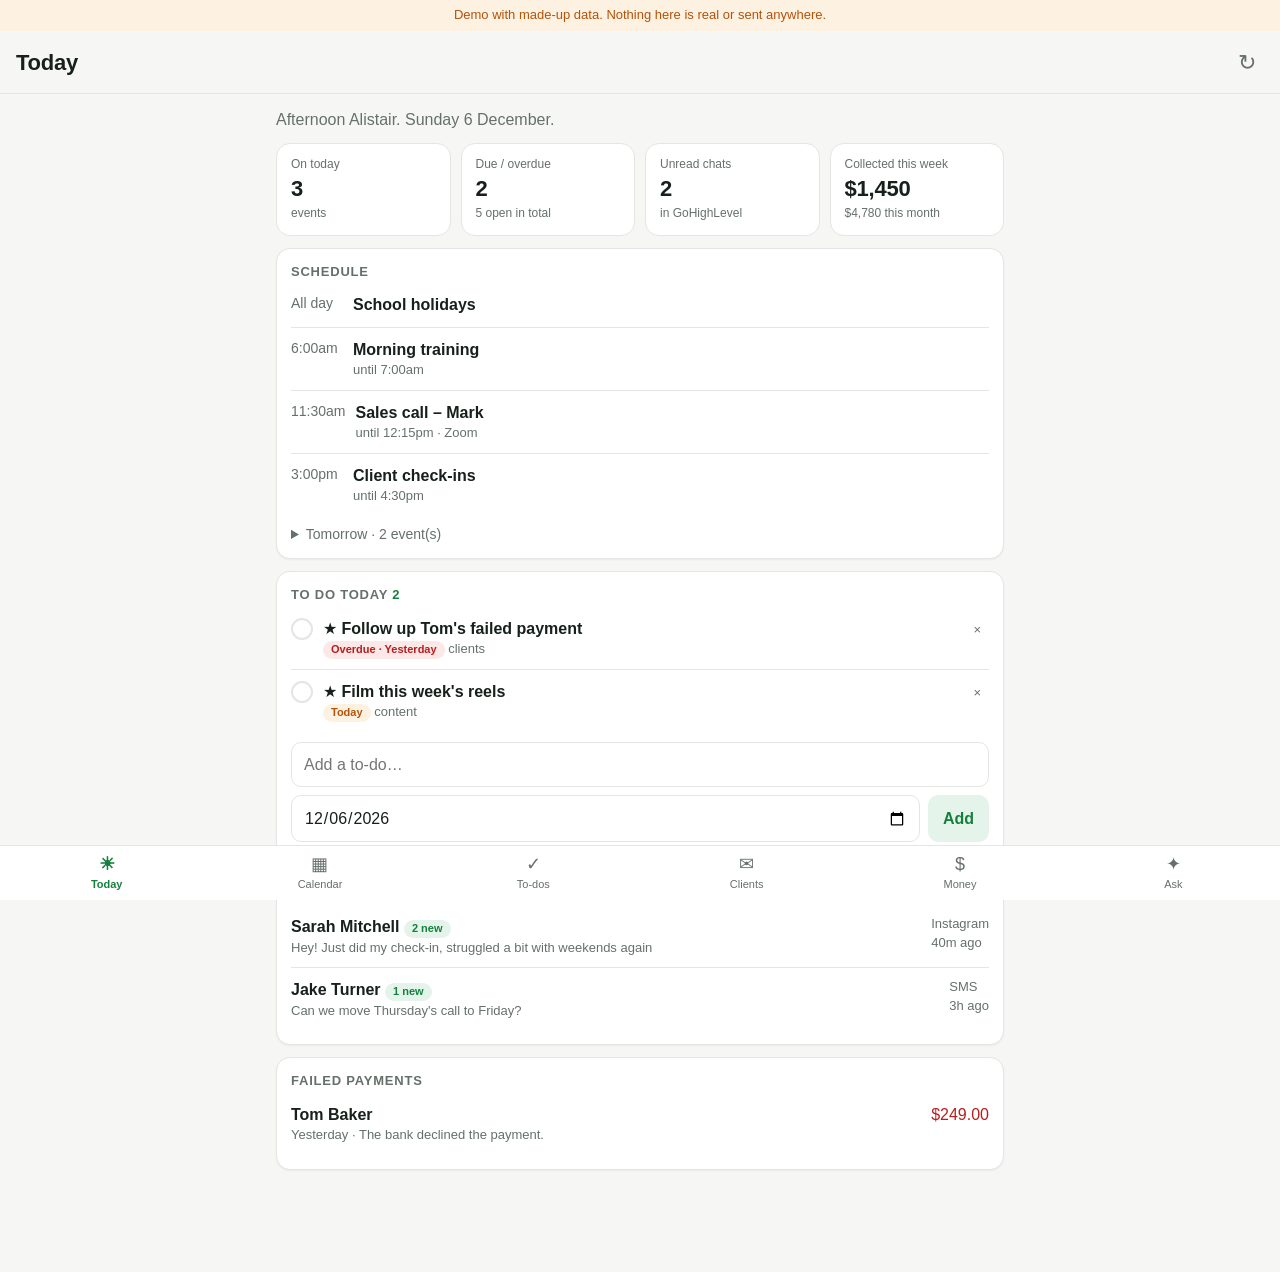
==== hq-demo.html @ 4386d858 "Add standalone HQ demo page with made-up data Single HTML file that runs the HQ front end against an" ====
<!doctype html>
<html lang="en">
<head>
  <meta charset="utf-8">
  <meta name="viewport" content="width=device-width, initial-scale=1, viewport-fit=cover">
  <meta name="theme-color" content="#14532d">
  <meta name="apple-mobile-web-app-capable" content="yes">
  <meta name="apple-mobile-web-app-title" content="HQ">
  <meta name="robots" content="noindex, nofollow">
  <title>HQ Demo</title>
    <link rel="icon" href="[data-uri]" type="image/svg+xml">
  <link rel="apple-touch-icon" href="[data-uri]">
  <style>
:root {
  --bg: #f6f7f5;
  --card: #ffffff;
  --text: #17201a;
  --muted: #66706a;
  --line: #e3e6e2;
  --accent: #15803d;
  --accent-soft: #e5f4ea;
  --warn: #b45309;
  --warn-soft: #fdf1e2;
  --bad: #b91c1c;
  --bad-soft: #fde8e8;
  --radius: 14px;
  --shadow: 0 1px 2px rgba(0, 0, 0, .05);
  color-scheme: light;
}
@media (prefers-color-scheme: dark) {
  :root:not([data-theme="light"]) {
    --bg: #0f1411;
    --card: #182019;
    --text: #e7ece8;
    --muted: #94a098;
    --line: #2a332c;
    --accent: #4ade80;
    --accent-soft: #1a3323;
    --warn: #fbbf24;
    --warn-soft: #362a12;
    --bad: #f87171;
    --bad-soft: #3a1a1a;
    --shadow: none;
    color-scheme: dark;
  }
}
:root[data-theme="dark"] {
  --bg: #0f1411; --card: #182019; --text: #e7ece8; --muted: #94a098; --line: #2a332c;
  --accent: #4ade80; --accent-soft: #1a3323; --warn: #fbbf24; --warn-soft: #362a12;
  --bad: #f87171; --bad-soft: #3a1a1a; --shadow: none; color-scheme: dark;
}

* { box-sizing: border-box; }
html, body { margin: 0; }
body {
  background: var(--bg);
  color: var(--text);
  font: 16px/1.45 -apple-system, BlinkMacSystemFont, "Segoe UI", Roboto, sans-serif;
  -webkit-font-smoothing: antialiased;
}
[hidden] { display: none !important; }
button, input, textarea, select { font: inherit; color: inherit; }

.topbar {
  position: sticky; top: 0; z-index: 5;
  display: flex; align-items: center; justify-content: space-between;
  padding: calc(env(safe-area-inset-top) + 12px) 16px 10px;
  background: var(--bg);
  border-bottom: 1px solid var(--line);
}
.topbar h1 { margin: 0; font-size: 22px; letter-spacing: -.01em; }
.icon-btn { border: 0; background: none; font-size: 22px; padding: 4px 8px; cursor: pointer; color: var(--muted); }

.view { max-width: 760px; margin: 0 auto; padding: 14px 16px calc(env(safe-area-inset-bottom) + 90px); }

.tabs {
  position: fixed; bottom: 0; left: 0; right: 0; z-index: 5;
  display: grid; grid-template-columns: repeat(6, 1fr);
  background: var(--card); border-top: 1px solid var(--line);
  padding-bottom: env(safe-area-inset-bottom);
}
.tabs button {
  border: 0; background: none; padding: 8px 0 7px; font-size: 11px; color: var(--muted);
  display: flex; flex-direction: column; align-items: center; gap: 1px; cursor: pointer;
}
.tabs button span { font-size: 18px; line-height: 1.2; }
.tabs button.active { color: var(--accent); font-weight: 600; }

.card {
  background: var(--card); border: 1px solid var(--line); border-radius: var(--radius);
  padding: 14px; margin-bottom: 12px; box-shadow: var(--shadow);
}
.card h2 { margin: 0 0 10px; font-size: 13px; text-transform: uppercase; letter-spacing: .06em; color: var(--muted); }
.card h2 .count { color: var(--accent); }
.muted { color: var(--muted); }
.small { font-size: 13px; }
.error { color: var(--bad); }
.empty { color: var(--muted); font-size: 14px; padding: 4px 0; }

.stats { display: grid; grid-template-columns: repeat(auto-fit, minmax(140px, 1fr)); gap: 10px; }
.stat { background: var(--card); border: 1px solid var(--line); border-radius: var(--radius); padding: 12px 14px; }
.stat .label { font-size: 12px; color: var(--muted); }
.stat .value { font-size: 22px; font-weight: 650; letter-spacing: -.01em; font-variant-numeric: tabular-nums; }
.stat .sub { font-size: 12px; color: var(--muted); }

.list { list-style: none; margin: 0; padding: 0; }
.list > li { padding: 10px 0; border-top: 1px solid var(--line); display: flex; gap: 10px; align-items: flex-start; }
.list > li:first-child { border-top: 0; padding-top: 2px; }
.list .grow { flex: 1; min-width: 0; }
.list .title { font-weight: 550; overflow-wrap: anywhere; }
.list .meta { font-size: 13px; color: var(--muted); overflow-wrap: anywhere; }
.time { font-variant-numeric: tabular-nums; color: var(--muted); font-size: 14px; min-width: 52px; }
.clickable { cursor: pointer; }

.pill { display: inline-block; font-size: 11px; padding: 1px 8px; border-radius: 99px; background: var(--accent-soft); color: var(--accent); font-weight: 600; white-space: nowrap; }
.pill.warn { background: var(--warn-soft); color: var(--warn); }
.pill.bad { background: var(--bad-soft); color: var(--bad); }

.check {
  width: 22px; height: 22px; border-radius: 50%; border: 2px solid var(--line); background: none;
  flex: none; cursor: pointer; margin-top: 1px; padding: 0;
}
.check.done { background: var(--accent); border-color: var(--accent); }
.done-text { text-decoration: line-through; color: var(--muted); }

input[type=text], input[type=password], input[type=number], input[type=date], textarea, select {
  width: 100%; padding: 10px 12px; border: 1px solid var(--line); border-radius: 10px; background: var(--card);
}
textarea { resize: vertical; min-height: 90px; }
.row { display: flex; gap: 8px; flex-wrap: wrap; }
.row > * { flex: 1 1 120px; }
.stack > * + * { margin-top: 8px; }

button.primary, button.secondary, button.ghost {
  border-radius: 10px; padding: 10px 14px; cursor: pointer; font-weight: 600; border: 1px solid transparent;
}
button.primary { background: var(--accent); color: #fff; }
:root[data-theme="dark"] button.primary { color: #06210f; }
@media (prefers-color-scheme: dark) { :root:not([data-theme="light"]) button.primary { color: #06210f; } }
button.secondary { background: var(--accent-soft); color: var(--accent); }
button.ghost { background: none; border-color: var(--line); color: var(--muted); }
button:disabled { opacity: .55; cursor: default; }
.link-btn { border: 0; background: none; color: var(--accent); padding: 0; cursor: pointer; font-weight: 600; font-size: 14px; }

.segmented { display: flex; gap: 6px; margin-bottom: 12px; flex-wrap: wrap; }
.segmented button { border: 1px solid var(--line); background: var(--card); border-radius: 99px; padding: 5px 12px; font-size: 14px; cursor: pointer; }
.segmented button.active { background: var(--accent); color: #fff; border-color: var(--accent); }

.day-head { font-size: 13px; font-weight: 700; color: var(--muted); margin: 14px 0 6px; text-transform: uppercase; letter-spacing: .05em; }
.day-head:first-child { margin-top: 0; }

.thread { display: flex; flex-direction: column; gap: 6px; margin-bottom: 12px; }
.bubble { max-width: 85%; padding: 8px 12px; border-radius: 16px; white-space: pre-wrap; overflow-wrap: anywhere; }
.bubble.them { align-self: flex-start; background: var(--card); border: 1px solid var(--line); }
.bubble.you { align-self: flex-end; background: var(--accent-soft); }
.bubble .at { display: block; font-size: 11px; color: var(--muted); margin-top: 2px; }

.chat { display: flex; flex-direction: column; gap: 8px; }
.chat .bubble.assistant { align-self: flex-start; background: var(--card); border: 1px solid var(--line); }
.chat .bubble.user { align-self: flex-end; background: var(--accent-soft); }
.chat-input { position: sticky; bottom: calc(env(safe-area-inset-bottom) + 64px); background: var(--bg); padding-top: 10px; }
.chat-input textarea { min-height: 52px; }
.suggestions { display: flex; gap: 6px; flex-wrap: wrap; margin-bottom: 10px; }
.suggestions button { border: 1px solid var(--line); background: var(--card); border-radius: 99px; padding: 6px 12px; font-size: 14px; cursor: pointer; }

.bars { display: flex; align-items: flex-end; gap: 4px; height: 110px; margin-top: 6px; }
.bars .bar { flex: 1; background: var(--accent); border-radius: 4px 4px 0 0; min-height: 2px; opacity: .85; }
.bars .bar.partial { opacity: .4; }
.bar-labels { display: flex; gap: 4px; font-size: 10px; color: var(--muted); margin-top: 4px; }
.bar-labels span { flex: 1; text-align: center; overflow: hidden; white-space: nowrap; }

.amount { font-variant-numeric: tabular-nums; white-space: nowrap; }
.amount.in { color: var(--accent); }
.amount.out { color: var(--bad); }

.login { min-height: 100vh; display: grid; place-items: center; padding: 16px; }
.login-card { width: 100%; max-width: 360px; display: flex; flex-direction: column; gap: 10px; }
.brand { font-size: 34px; font-weight: 800; letter-spacing: -.03em; color: var(--accent); }

.toast {
  position: fixed; left: 50%; transform: translateX(-50%); bottom: calc(env(safe-area-inset-bottom) + 76px);
  background: var(--text); color: var(--bg); padding: 9px 16px; border-radius: 99px; font-size: 14px; z-index: 10;
  max-width: calc(100% - 32px);
}
.spinner { color: var(--muted); font-size: 14px; padding: 8px 0; }
details summary { cursor: pointer; color: var(--muted); font-size: 14px; }

.demo-banner{background:var(--warn-soft);color:var(--warn);font-size:13px;text-align:center;padding:6px 16px;}
</style>
</head>
<body>
  <div id="login" class="login" hidden>
    <form id="login-form" class="card login-card">
      <div class="brand">HQ</div>
      <p class="muted">Your day, clients and money in one place.</p>
      <input id="password" type="password" autocomplete="current-password" placeholder="Password" required>
      <button type="submit" class="primary">Log in</button>
      <p id="login-error" class="error" role="alert"></p>
    </form>
  </div>

  <div id="app" hidden>
    <div class="demo-banner">Demo with made-up data. Nothing here is real or sent anywhere.</div>
    <header class="topbar">
      <h1 id="view-title">Today</h1>
      <button id="refresh" class="icon-btn" aria-label="Refresh">↻</button>
    </header>
    <main id="view" class="view"></main>
    <nav class="tabs" aria-label="Sections">
      <button data-tab="today" class="active"><span>☀︎</span>Today</button>
      <button data-tab="calendar"><span>▦</span>Calendar</button>
      <button data-tab="todos"><span>✓</span>To-dos</button>
      <button data-tab="clients"><span>✉︎</span>Clients</button>
      <button data-tab="money"><span>$</span>Money</button>
      <button data-tab="ask"><span>✦</span>Ask</button>
    </nav>
  </div>

  <div id="toast" class="toast" role="status" hidden></div>
  <script>
// Demo mode: answers the app's API calls in the browser with made-up data. Nothing leaves this page.
(function () {
  const TZ = "Australia/Sydney";
  const day = (n = 0) => { const d = new Date(Date.now() + n * 86400000); return new Intl.DateTimeFormat("en-CA", { timeZone: TZ }).format(d); };
  const off = (() => { const p = new Intl.DateTimeFormat("en-US", { timeZone: TZ, timeZoneName: "longOffset" }).formatToParts(new Date()).find((x) => x.type === "timeZoneName").value; return p.replace("GMT", "") || "+00:00"; })();
  const at = (n, hm) => `${day(n)}T${hm}:00${off}`;
  const ago = (mins) => new Date(Date.now() - mins * 60000).toISOString();

  const events = [];
  for (let i = 0; i < 14; i++) events.push({ title: "Morning training", start: at(i, "06:00"), end: at(i, "07:00"), all_day: false, location: "" });
  events.push({ title: "Sales call – Mark", start: at(0, "11:30"), end: at(0, "12:15"), all_day: false, location: "Zoom" });
  events.push({ title: "Client check-ins", start: at(0, "15:00"), end: at(0, "16:30"), all_day: false, location: "" });
  events.push({ title: "Content shoot", start: at(1, "14:00"), end: at(1, "16:00"), all_day: false, location: "Studio" });
  events.push({ title: "Team meeting", start: at(3, "09:00"), end: at(3, "09:45"), all_day: false, location: "Google Meet" });
  events.push({ title: "School holidays", start: at(0, "00:00"), end: at(1, "00:00"), all_day: true, location: "" });

  let nextId = 10;
  let todos = [
    { id: 1, title: "Film this week's reels", notes: "", due: day(0), area: "content", priority: 1, done: false },
    { id: 2, title: "Follow up Tom's failed payment", notes: "", due: day(-1), area: "clients", priority: 1, done: false },
    { id: 3, title: "Write Sarah's new meal plan", notes: "", due: day(2), area: "clients", priority: 0, done: false },
    { id: 4, title: "Review ad spend", notes: "", due: day(4), area: "business", priority: 0, done: false },
    { id: 5, title: "Book physio", notes: "", due: null, area: "health", priority: 0, done: false },
  ];
  let money = [
    { id: 1, date: day(-1), amount: -89, category: "software", note: "GoHighLevel" },
    { id: 2, date: day(-3), amount: -450, category: "ads", note: "Meta" },
    { id: 3, date: day(-5), amount: -64.5, category: "food", note: "" },
  ];
  const convos = [
    { id: "c1", contact_id: "k1", name: "Sarah Mitchell", last_message: "Hey! Just did my check-in, struggled a bit with weekends again", last_message_at: ago(40), last_direction: "inbound", unread: 2, channel: "Instagram", send_type: "IG", tags: ["client"],
      messages: [{ from: "you", text: "How did the week go?", at: ago(1500) }, { from: "them", text: "Hey! Just did my check-in, struggled a bit with weekends again", at: ago(40) }] },
    { id: "c2", contact_id: "k2", name: "Jake Turner", last_message: "Can we move Thursday's call to Friday?", last_message_at: ago(190), last_direction: "inbound", unread: 1, channel: "SMS", send_type: "SMS", tags: ["client"],
      messages: [{ from: "them", text: "Can we move Thursday's call to Friday?", at: ago(190) }] },
    { id: "c3", contact_id: "k3", name: "Priya N", last_message: "Thanks for the plan!", last_message_at: ago(1600), last_direction: "outbound", unread: 0, channel: "Email", send_type: "", tags: [],
      messages: [{ from: "them", text: "Thanks for the plan!", at: ago(1600) }] },
  ];
  let drafts = [];
  const chat = [];

  const weekly = [];
  const monday = (() => { const d = new Date(day(0) + "T12:00:00Z"); d.setUTCDate(d.getUTCDate() - ((d.getUTCDay() + 6) % 7)); return d; })();
  [3120, 2480, 3360, 2990, 3210, 2750, 3890, 2640, 3540, 3080, 3310, 1450].forEach((amt, i) => {
    const d = new Date(monday); d.setUTCDate(d.getUTCDate() - (11 - i) * 7); weekly.push({ week_of: d.toISOString().slice(0, 10), amount: amt });
  });
  const failed = [{ date: day(-1), amount: 249, customer: "Tom Baker", reason: "The bank declined the payment." }];
  const stripe = () => ({ configured: true, currency: "AUD", balance_available: 18432.5, balance_pending: 4120, active_subscriptions: 37,
    this_week: 1450, this_month: 4780, last_month: 13240, weekly, failed, as_of: at(0, new Intl.DateTimeFormat("en-GB", { timeZone: TZ, hour: "2-digit", minute: "2-digit" }).format(new Date())) });

  const sortTodos = (list) => list.slice().sort((a, b) => (a.done - b.done) || ((a.due === null) - (b.due === null)) || String(a.due).localeCompare(String(b.due)) || (b.priority - a.priority) || (a.id - b.id));
  const summary = (c) => { const { messages, ...rest } = c; return rest; };
  const draftText = {
    c1: "Weekends get everyone mate, you're not alone there. What's the main thing that throws you off, social stuff or just less routine?",
    c2: "No stress Jake, Friday works. Same time suit you?",
  };
  const replies = [
    [/day|today|schedule/i, () => `Here's today:\n\n• 6:00am Morning training\n• 11:30am Sales call – Mark (Zoom)\n• 3:00pm Client check-ins\n\nDue today: film this week's reels. Overdue: follow up Tom's failed payment ($249).`],
    [/repl|message|inbox/i, () => "Two people are waiting on you:\n\n• Sarah Mitchell (Instagram, 40m ago): struggling with weekends\n• Jake Turner (SMS, 3h ago): wants to move Thursday's call to Friday\n\nWant me to draft replies to both?"],
    [/revenue|money|stripe/i, () => "This month you've collected $4,780 so far (the month is only partly through, so it isn't comparable to last month's $13,240 yet). This week: $1,450. 37 active subscriptions, and one failed payment from Tom Baker ($249)."],
    [/week|plan/i, () => "Suggested week:\n\n• Today: reels + Tom's payment\n• Tomorrow: content shoot 2–4pm\n• Sat: Sarah's meal plan (due then)\n• Mon: review ad spend\n\nWant me to add any of these as to-dos?"],
  ];

  const json = (data, status = 200) => Promise.resolve({ ok: status < 400, status, json: () => Promise.resolve(data) });
  const delay = (ms, v) => new Promise((r) => setTimeout(() => r(v), ms));

  window.fetch = async function (url, opts = {}) {
    const u = new URL(url, "http://demo");
    const path = u.pathname, method = (opts.method || "GET").toUpperCase();
    const body = opts.body ? JSON.parse(opts.body) : {};
    let m;
    if (path === "/api/me") return json({ ok: true, timezone: TZ, currency: "AUD", connected: { calendar: true, inbox: true, stripe: true } });
    if (path === "/api/login" || path === "/api/logout") return json({ ok: true });
    if (path === "/api/today") {
      const t = day(0), open = sortTodos(todos.filter((x) => !x.done));
      return json({ date: t, events: { configured: true, errors: 0, events: events.filter((e) => e.start.slice(0, 10) <= day(1)).sort((a, b) => a.start.localeCompare(b.start)) },
        todos_due: open.filter((x) => x.due && x.due <= t), todos_important: open.filter((x) => x.priority && !(x.due && x.due <= t)).slice(0, 5),
        open_todos: open.length, unread: { configured: true, conversations: convos.filter((c) => c.unread).map(summary) }, drafts,
        money: (({ this_week, this_month }) => ({ configured: true, this_week, this_month, failed }))(stripe()) });
    }
    if (path === "/api/calendar") {
      const start = u.searchParams.get("start") || day(0), days = Number(u.searchParams.get("days") || 7);
      const end = (() => { const d = new Date(start + "T12:00:00Z"); d.setUTCDate(d.getUTCDate() + days); return d.toISOString().slice(0, 10); })();
      return json({ configured: true, errors: 0, events: events.filter((e) => e.start.slice(0, 10) >= start && e.start.slice(0, 10) < end).sort((a, b) => a.start.localeCompare(b.start)) });
    }
    if (path === "/api/todos" && method === "GET") return json(sortTodos(u.searchParams.get("include_done") === "true" ? todos : todos.filter((x) => !x.done)));
    if (path === "/api/todos" && method === "POST") { const t = { id: nextId++, notes: "", area: "business", priority: 0, done: false, ...body }; todos.push(t); return json(t); }
    if ((m = path.match(/^\/api\/todos\/(\d+)$/))) {
      const t = todos.find((x) => x.id === Number(m[1]));
      if (method === "DELETE") { todos = todos.filter((x) => x !== t); return json({ ok: true }); }
      Object.assign(t, body, body.due === "" ? { due: null } : {}); return json(t);
    }
    if (path === "/api/inbox") return json({ conversations: convos.filter((c) => u.searchParams.get("unread") !== "true" || c.unread).map(summary) });
    if ((m = path.match(/^\/api\/inbox\/([^/]+)\/draft$/))) {
      const c = convos.find((x) => x.id === m[1]);
      drafts = drafts.filter((d) => d.conversation_id !== c.id);
      const d = { id: nextId++, conversation_id: c.id, contact_id: c.contact_id, contact_name: c.name, channel: c.channel, text: body.instructions ? `${draftText[c.id] || "Hey!"} (${body.instructions})` : (draftText[c.id] || "Hey! Thanks for reaching out."), status: "draft" };
      drafts.unshift(d); return delay(900, json(d));
    }
    if ((m = path.match(/^\/api\/inbox\/([^/]+)\/send$/))) {
      const c = convos.find((x) => x.id === m[1]);
      c.messages.push({ from: "you", text: body.text, at: new Date().toISOString() });
      Object.assign(c, { last_message: body.text, last_direction: "outbound", last_message_at: new Date().toISOString(), unread: 0 });
      drafts = drafts.filter((d) => d.conversation_id !== c.id);
      return json({ ok: true, message_id: "demo" });
    }
    if ((m = path.match(/^\/api\/inbox\/([^/]+)$/))) { const c = convos.find((x) => x.id === decodeURIComponent(m[1])); c.unread = 0; return json({ ...c, draft: drafts.find((d) => d.conversation_id === c.id) || null }); }
    if ((m = path.match(/^\/api\/drafts\/(\d+)\/discard$/))) { drafts = drafts.filter((d) => d.id !== Number(m[1])); return json({ ok: true }); }
    if (path === "/api/finance") {
      const month = day(0).slice(0, 8) + "01", cur = money.filter((e) => e.date >= month), byCat = {};
      cur.forEach((e) => (byCat[e.category] = (byCat[e.category] || 0) + e.amount));
      const mIn = cur.filter((e) => e.amount >= 0).reduce((s, e) => s + e.amount, 0), mOut = cur.filter((e) => e.amount < 0).reduce((s, e) => s + e.amount, 0);
      return json({ stripe: stripe(), log: { month_in: mIn, month_out: mOut, month_net: mIn + mOut, by_category: byCat, recent: money.slice().sort((a, b) => b.date.localeCompare(a.date)) } });
    }
    if (path === "/api/money" && method === "POST") { const e = { id: nextId++, date: body.date || day(0), amount: body.amount, category: (body.category || "other").toLowerCase(), note: body.note || "" }; money.push(e); return json(e); }
    if ((m = path.match(/^\/api\/money\/(\d+)$/))) { money = money.filter((e) => e.id !== Number(m[1])); return json({ ok: true }); }
    if (path === "/api/chat" && method === "GET") return json({ chat_id: 1, messages: chat });
    if (path === "/api/chat/new") { chat.length = 0; return json({ chat_id: 1 }); }
    if (path === "/api/chat" && method === "POST") {
      const add = body.message.match(/(?:add|remind me to)\s+(.+)/i);
      let reply, tools = [];
      if (add) { const t = { id: nextId++, title: add[1].replace(/\s+tomorrow$/i, ""), notes: "", due: /tomorrow/i.test(add[1]) ? day(1) : day(0), area: "business", priority: 0, done: false }; todos.push(t); reply = `Added "${t.title}" for ${/tomorrow/i.test(add[1]) ? "tomorrow" : "today"}.`; tools = ["add_todo"]; }
      else { const hit = replies.find(([re]) => re.test(body.message)); reply = hit ? hit[1]() : "In the real app I'd look this up across your calendar, to-dos, inbox and Stripe. This demo only has a few canned answers. Try \"what's my day look like?\" or \"add call Jake tomorrow\"."; tools = hit ? ["get_schedule", "list_todos"] : []; }
      chat.push({ role: "user", text: body.message }, { role: "assistant", text: reply });
      return delay(1100, json({ reply, tools }));
    }
    return json({ detail: "Not in the demo" }, 404);
  };
})();

</script>
<script>
"use strict";

// ---------- helpers ----------

const $ = (sel) => document.querySelector(sel);
const view = $("#view");
let me = { currency: "AUD", timezone: "Australia/Sydney", connected: {} };

// Builds DOM nodes. Text is always set as text, never as HTML, because inbox content comes from other people.
function h(tag, attrs = {}, ...children) {
  const el = document.createElement(tag);
  for (const [k, v] of Object.entries(attrs || {})) {
    if (v === null || v === undefined || v === false) continue;
    if (k === "class") el.className = v;
    else if (k.startsWith("on")) el.addEventListener(k.slice(2), v);
    else if (k === "value") el.value = v;
    else el.setAttribute(k, v === true ? "" : v);
  }
  for (const c of children.flat(Infinity)) {
    if (c === null || c === undefined || c === false) continue;
    el.append(c instanceof Node ? c : document.createTextNode(String(c)));
  }
  return el;
}

async function api(path, opts = {}) {
  const res = await fetch(path, {
    method: opts.method || "GET",
    headers: opts.body ? { "Content-Type": "application/json" } : {},
    body: opts.body ? JSON.stringify(opts.body) : undefined,
    credentials: "same-origin",
  });
  if (res.status === 401 && path !== "/api/login") { showLogin(); throw new Error("Please log in"); }
  const data = await res.json().catch(() => ({}));
  if (!res.ok) throw new Error(data.detail || `Request failed (${res.status})`);
  return data;
}

function toast(msg) {
  const t = $("#toast");
  t.textContent = msg;
  t.hidden = false;
  clearTimeout(toast._t);
  toast._t = setTimeout(() => (t.hidden = true), 2800);
}

const money = (n) => (n === null || n === undefined) ? "—" :
  new Intl.NumberFormat("en-AU", { style: "currency", currency: me.currency, maximumFractionDigits: Math.abs(n) >= 1000 ? 0 : 2 }).format(n);

function todayISO() {
  return new Intl.DateTimeFormat("en-CA", { timeZone: me.timezone }).format(new Date());
}
function addDays(iso, n) {
  const d = new Date(iso + "T12:00:00Z");
  d.setUTCDate(d.getUTCDate() + n);
  return d.toISOString().slice(0, 10);
}
function dayLabel(iso) {
  const t = todayISO();
  if (iso === t) return "Today";
  if (iso === addDays(t, 1)) return "Tomorrow";
  if (iso === addDays(t, -1)) return "Yesterday";
  return new Date(iso + "T12:00:00Z").toLocaleDateString("en-AU", { weekday: "short", day: "numeric", month: "short", timeZone: "UTC" });
}
// Event times come back already in the HQ timezone with an offset; show the wall-clock part as-is.
const clock = (isoDateTime) => {
  const [hh, mm] = isoDateTime.slice(11, 16).split(":").map(Number);
  const ampm = hh >= 12 ? "pm" : "am";
  return `${((hh + 11) % 12) + 1}:${String(mm).padStart(2, "0")}${ampm}`;
};
function ago(iso) {
  if (!iso) return "";
  const s = (Date.now() - new Date(iso).getTime()) / 1000;
  if (s < 60) return "just now";
  if (s < 3600) return `${Math.floor(s / 60)}m ago`;
  if (s < 86400) return `${Math.floor(s / 3600)}h ago`;
  return `${Math.floor(s / 86400)}d ago`;
}
const notConnected = (what, how) => h("div", { class: "empty" }, `${what} isn't connected yet. ${how}`);
const loading = () => h("div", { class: "spinner" }, "Loading…");
const errorBox = (e) => h("div", { class: "error small" }, e.message || String(e));

// ---------- shared pieces ----------

function eventList(events) {
  if (!events.length) return h("div", { class: "empty" }, "Nothing scheduled.");
  return h("ul", { class: "list" }, events.map((e) => h("li", {},
    h("div", { class: "time" }, e.all_day ? "All day" : clock(e.start)),
    h("div", { class: "grow" },
      h("div", { class: "title" }, e.title),
      (e.location || !e.all_day) ? h("div", { class: "meta" },
        [!e.all_day ? `until ${clock(e.end)}` : "", e.location].filter(Boolean).join(" · ")) : null,
    ),
  )));
}

function todoItem(t, onChange) {
  const iso = todayISO();
  let due = null;
  if (t.due) {
    const cls = t.due < iso ? "pill bad" : t.due === iso ? "pill warn" : "pill";
    due = h("span", { class: cls }, t.due < iso ? `Overdue · ${dayLabel(t.due)}` : dayLabel(t.due));
  }
  return h("li", {},
    h("button", {
      class: "check" + (t.done ? " done" : ""), "aria-label": t.done ? "Mark not done" : "Mark done",
      onclick: async () => {
        await api(`/api/todos/${t.id}`, { method: "PATCH", body: { done: !t.done } });
        if (!t.done) toast("Done ✓");
        onChange();
      },
    }),
    h("div", { class: "grow" },
      h("div", { class: "title" + (t.done ? " done-text" : "") }, t.priority ? "★ " : "", t.title),
      h("div", { class: "meta" }, due, " ", t.area, t.notes ? ` · ${t.notes}` : ""),
    ),
    h("button", {
      class: "icon-btn small", "aria-label": "Delete",
      onclick: async () => { if (confirm(`Delete "${t.title}"?`)) { await api(`/api/todos/${t.id}`, { method: "DELETE" }); onChange(); } },
    }, "×"),
  );
}

function conversationItem(c) {
  return h("li", { class: "clickable", onclick: () => go("clients", c.id) },
    h("div", { class: "grow" },
      h("div", { class: "title" }, c.name, " ", c.unread ? h("span", { class: "pill" }, `${c.unread} new`) : null),
      h("div", { class: "meta" }, c.last_direction === "outbound" ? "You: " : "", c.last_message || "(no text)"),
    ),
    h("div", { class: "meta" }, c.channel, h("br"), ago(c.last_message_at)),
  );
}

// ---------- views ----------

const views = {};

views.today = async () => {
  const d = await api("/api/today");
  const iso = d.date;
  // The feed covers today and tomorrow; anything that starts on or before today is on today.
  const todayEvents = d.events.events.filter((e) => e.start.slice(0, 10) <= iso);
  const tomorrowEvents = d.events.events.filter((e) => e.start.slice(0, 10) === addDays(iso, 1));
  const unread = d.unread.conversations || [];
  const hour = Number(new Intl.DateTimeFormat("en-AU", { hour: "numeric", hourCycle: "h23", timeZone: me.timezone }).format(new Date()));
  const greeting = hour < 12 ? "Morning" : hour < 17 ? "Afternoon" : "Evening";

  return [
    h("p", { class: "muted", style: "margin:0 0 12px" },
      `${greeting} Alistair. ${new Date().toLocaleDateString("en-AU", { weekday: "long", day: "numeric", month: "long", timeZone: me.timezone })}.`),
    h("div", { class: "stats", style: "margin-bottom:12px" },
      h("div", { class: "stat" }, h("div", { class: "label" }, "On today"), h("div", { class: "value" }, d.events.configured ? todayEvents.filter((e) => !e.all_day).length : "—"), h("div", { class: "sub" }, "events")),
      h("div", { class: "stat" }, h("div", { class: "label" }, "Due / overdue"), h("div", { class: "value" }, d.todos_due.length), h("div", { class: "sub" }, `${d.open_todos} open in total`)),
      h("div", { class: "stat" }, h("div", { class: "label" }, "Unread chats"), h("div", { class: "value" }, d.unread.configured ? unread.length : "—"), h("div", { class: "sub" }, d.drafts.length ? `${d.drafts.length} draft(s) waiting` : "in GoHighLevel")),
      h("div", { class: "stat" }, h("div", { class: "label" }, "Collected this week"), h("div", { class: "value" }, d.money.configured ? money(d.money.this_week) : "—"), h("div", { class: "sub" }, d.money.configured ? `${money(d.money.this_month)} this month` : "Stripe not connected")),
    ),
    h("div", { class: "card" }, h("h2", {}, "Schedule"),
      d.events.configured ? eventList(todayEvents) : notConnected("Your calendar", "Add HQ_CALENDAR_ICS_URLS."),
      d.events.errors ? h("div", { class: "error small" }, "One of your calendars didn't load.") : null,
      tomorrowEvents.length ? h("details", { style: "margin-top:8px" }, h("summary", {}, `Tomorrow · ${tomorrowEvents.length} event(s)`), eventList(tomorrowEvents)) : null,
    ),
    h("div", { class: "card" }, h("h2", {}, "To do today ", h("span", { class: "count" }, d.todos_due.length || "")),
      d.todos_due.length ? h("ul", { class: "list" }, d.todos_due.map((t) => todoItem(t, render))) : h("div", { class: "empty" }, "Nothing due. "),
      d.todos_important.length ? [h("h2", { style: "margin-top:12px" }, "Important, no rush"), h("ul", { class: "list" }, d.todos_important.map((t) => todoItem(t, render)))] : null,
      quickAdd(render),
    ),
    d.drafts.length ? h("div", { class: "card" }, h("h2", {}, "Reply drafts waiting for you"),
      h("ul", { class: "list" }, d.drafts.map((dr) => h("li", { class: "clickable", onclick: () => go("clients", dr.conversation_id) },
        h("div", { class: "grow" }, h("div", { class: "title" }, dr.contact_name), h("div", { class: "meta" }, dr.text)))))) : null,
    h("div", { class: "card" }, h("h2", {}, "Unread messages"),
      !d.unread.configured ? notConnected("Your inbox", "Add GHL_API_TOKEN and GHL_LOCATION_ID.")
        : d.unread.error ? h("div", { class: "error small" }, d.unread.error)
        : unread.length ? h("ul", { class: "list" }, unread.map(conversationItem)) : h("div", { class: "empty" }, "Inbox zero 🙌"),
    ),
    d.money.failed && d.money.failed.length ? h("div", { class: "card" }, h("h2", {}, "Failed payments"),
      h("ul", { class: "list" }, d.money.failed.slice(0, 5).map((f) => h("li", {},
        h("div", { class: "grow" }, h("div", { class: "title" }, f.customer || "Unknown customer"), h("div", { class: "meta" }, `${dayLabel(f.date)} · ${f.reason}`)),
        h("div", { class: "amount out" }, money(f.amount)))))) : null,
  ];
};

function quickAdd(after, defaults = {}) {
  const input = h("input", { type: "text", placeholder: "Add a to-do…", "aria-label": "New to-do" });
  const due = h("input", { type: "date", value: defaults.due || todayISO(), "aria-label": "Due date" });
  return h("form", {
    class: "stack", style: "margin-top:10px",
    onsubmit: async (ev) => {
      ev.preventDefault();
      if (!input.value.trim()) return;
      await api("/api/todos", { method: "POST", body: { title: input.value.trim(), due: due.value || null, area: defaults.area || "business" } });
      input.value = "";
      after();
    },
  }, input, h("div", { class: "row" }, due, h("button", { class: "secondary", type: "submit", style: "flex:0 0 auto" }, "Add")));
}

let calStart = null;
views.calendar = async () => {
  calStart = calStart || todayISO();
  const days = 7;
  const d = await api(`/api/calendar?start=${calStart}&days=${days}`);
  if (!d.configured) return h("div", { class: "card" }, notConnected("Your calendar", "Add one or more private iCal links to HQ_CALENDAR_ICS_URLS."));
  const byDay = {};
  for (let i = 0; i < days; i++) byDay[addDays(calStart, i)] = [];
  for (const e of d.events) {
    // Multi-day and all-day events show on every day they cover.
    for (let i = 0; i < days; i++) {
      const day = addDays(calStart, i);
      const endDay = e.end.slice(0, 10);
      if (e.start.slice(0, 10) <= day && (endDay > day || (endDay === day && !e.all_day) || e.start.slice(0, 10) === day)) byDay[day].push(e);
    }
  }
  return [
    h("div", { class: "segmented" },
      h("button", { onclick: () => { calStart = addDays(calStart, -7); render(); } }, "← Prev"),
      h("button", { class: calStart === todayISO() ? "active" : "", onclick: () => { calStart = todayISO(); render(); } }, "This week"),
      h("button", { onclick: () => { calStart = addDays(calStart, 7); render(); } }, "Next →"),
    ),
    d.errors ? h("div", { class: "error small" }, "One of your calendars didn't load.") : null,
    h("div", { class: "card" }, Object.entries(byDay).map(([day, evs]) => [h("div", { class: "day-head" }, dayLabel(day)), eventList(evs)])),
    h("p", { class: "muted small" }, "Read-only. Add or change events in Google Calendar."),
  ];
};

let todoFilter = "open";
views.todos = async () => {
  const todos = await api(`/api/todos?include_done=${todoFilter === "done"}`);
  const iso = todayISO();
  const shown = todoFilter === "done" ? todos.filter((t) => t.done) : todos;
  const groups = todoFilter === "done" ? [["Done", shown]] : [
    ["Overdue", shown.filter((t) => t.due && t.due < iso)],
    ["Today", shown.filter((t) => t.due === iso)],
    ["Upcoming", shown.filter((t) => t.due && t.due > iso)],
    ["Someday", shown.filter((t) => !t.due)],
  ];
  const area = h("select", { "aria-label": "Area" }, ["business", "clients", "content", "personal", "health", "home"].map((a) => h("option", { value: a }, a)));
  const title = h("input", { type: "text", placeholder: "What needs doing?", required: true });
  const due = h("input", { type: "date", "aria-label": "Due date" });
  const important = h("input", { type: "checkbox", id: "imp" });
  return [
    h("form", {
      class: "card stack",
      onsubmit: async (ev) => {
        ev.preventDefault();
        await api("/api/todos", { method: "POST", body: { title: title.value.trim(), due: due.value || null, area: area.value, priority: important.checked ? 1 : 0 } });
        toast("Added");
        render();
      },
    }, title, h("div", { class: "row" }, due, area), h("div", { class: "row", style: "align-items:center" },
      h("label", { for: "imp", class: "small", style: "display:flex;gap:6px;align-items:center" }, important, "Important"),
      h("button", { class: "primary", type: "submit", style: "flex:0 0 auto" }, "Add to-do"))),
    h("div", { class: "segmented" },
      ["open", "done"].map((f) => h("button", { class: todoFilter === f ? "active" : "", onclick: () => { todoFilter = f; render(); } }, f === "open" ? "Open" : "Done"))),
    groups.filter(([, items]) => items.length).map(([name, items]) =>
      h("div", { class: "card" }, h("h2", {}, name, " ", h("span", { class: "count" }, items.length)), h("ul", { class: "list" }, items.map((t) => todoItem(t, render))))),
    shown.length ? null : h("div", { class: "empty" }, todoFilter === "done" ? "Nothing completed yet." : "All clear."),
  ];
};

let inboxFilter = "all";
views.clients = async (conversationId) => {
  if (conversationId) return threadView(conversationId);
  if (!me.connected.inbox) return h("div", { class: "card" }, notConnected("Your GoHighLevel inbox", "Add GHL_API_TOKEN and GHL_LOCATION_ID."));
  const d = await api(`/api/inbox?unread=${inboxFilter === "unread"}`);
  return [
    h("div", { class: "segmented" },
      ["all", "unread"].map((f) => h("button", { class: inboxFilter === f ? "active" : "", onclick: () => { inboxFilter = f; render(); } }, f === "all" ? "All" : "Unread"))),
    h("div", { class: "card" }, d.conversations.length ? h("ul", { class: "list" }, d.conversations.map(conversationItem)) : h("div", { class: "empty" }, "No conversations.")),
  ];
};

async function threadView(id) {
  const c = await api(`/api/inbox/${encodeURIComponent(id)}`);
  $("#view-title").textContent = c.name;
  const box = h("textarea", { placeholder: c.send_type ? `Reply on ${c.channel}…` : "", value: c.draft ? c.draft.text : "" });
  const instructions = h("input", { type: "text", placeholder: "Optional: what should the reply say?" });
  let draftId = c.draft ? c.draft.id : null;

  const draftBtn = h("button", {
    class: "secondary", type: "button",
    onclick: async () => {
      draftBtn.disabled = true; draftBtn.textContent = "Drafting…";
      try {
        const dr = await api(`/api/inbox/${encodeURIComponent(id)}/draft`, { method: "POST", body: { instructions: instructions.value } });
        box.value = dr.text; draftId = dr.id;
      } catch (e) { toast(e.message); }
      draftBtn.disabled = false; draftBtn.textContent = "✦ Draft with Claude";
    },
  }, "✦ Draft with Claude");

  const sendBtn = h("button", {
    class: "primary", type: "button",
    onclick: async () => {
      const text = box.value.trim();
      if (!text) return;
      if (!confirm(`Send this to ${c.name} on ${c.channel}?\n\n${text}`)) return;
      sendBtn.disabled = true;
      try {
        await api(`/api/inbox/${encodeURIComponent(id)}/send`, { method: "POST", body: { text, draft_id: draftId } });
        toast("Sent");
        render();
      } catch (e) { toast(e.message); sendBtn.disabled = false; }
    },
  }, "Send");

  return [
    h("button", { class: "link-btn", style: "margin-bottom:10px", onclick: () => go("clients") }, "← All conversations"),
    h("div", { class: "muted small", style: "margin-bottom:8px" }, c.channel, c.tags.length ? ` · ${c.tags.join(", ")}` : ""),
    h("div", { class: "thread" }, c.messages.length ? c.messages.map((m) =>
      h("div", { class: `bubble ${m.from}` }, m.text, h("span", { class: "at" }, ago(m.at)))) : h("div", { class: "empty" }, "No messages.")),
    c.send_type ? h("div", { class: "card stack" },
      box,
      instructions,
      h("div", { class: "row" }, draftBtn, sendBtn),
      draftId ? h("button", { class: "link-btn small", onclick: async () => { await api(`/api/drafts/${draftId}/discard`, { method: "POST" }); render(); } }, "Discard draft") : null,
      h("div", { class: "muted small" }, "Nothing is sent until you press Send and confirm."),
    ) : h("div", { class: "card muted small" }, `Replying on ${c.channel} isn't supported here yet. Reply in GoHighLevel.`),
  ];
}

views.money = async () => {
  const d = await api("/api/finance");
  const s = d.stripe;
  const log = d.log;
  const weeks = (s.weekly || []).slice(-12);
  const max = Math.max(1, ...weeks.map((w) => w.amount));
  const amount = h("input", { type: "number", step: "0.01", placeholder: "Amount", required: true });
  const kind = h("select", { "aria-label": "In or out" }, h("option", { value: "out" }, "Money out"), h("option", { value: "in" }, "Money in"));
  const category = h("input", { type: "text", placeholder: "Category (e.g. software)", list: "cats" });
  const note = h("input", { type: "text", placeholder: "Note" });
  const cats = h("datalist", { id: "cats" }, ["software", "ads", "contractors", "food", "rent", "transport", "health", "fun", "income"].map((c) => h("option", { value: c })));

  return [
    h("div", { class: "card" }, h("h2", {}, "Business · Stripe"),
      !s.configured ? notConnected("Stripe", "Add a read-only STRIPE_API_KEY.")
        : s.error ? h("div", { class: "error small" }, s.error)
        : [
          h("div", { class: "stats" },
            h("div", { class: "stat" }, h("div", { class: "label" }, "This week"), h("div", { class: "value" }, money(s.this_week)), h("div", { class: "sub" }, "so far")),
            h("div", { class: "stat" }, h("div", { class: "label" }, "This month"), h("div", { class: "value" }, money(s.this_month)), h("div", { class: "sub" }, `last month ${money(s.last_month)}`)),
            h("div", { class: "stat" }, h("div", { class: "label" }, "Balance"), h("div", { class: "value" }, money(s.balance_available)), h("div", { class: "sub" }, `${money(s.balance_pending)} pending`)),
            h("div", { class: "stat" }, h("div", { class: "label" }, "Active subscriptions"), h("div", { class: "value" }, s.active_subscriptions), h("div", { class: "sub" }, "in Stripe")),
          ),
          weeks.length ? [
            h("div", { class: "bars", role: "img", "aria-label": "Cash collected per week" }, weeks.map((w, i) =>
              h("div", { class: "bar" + (i === weeks.length - 1 ? " partial" : ""), style: `height:${(w.amount / max) * 100}%`, title: `Week of ${w.week_of}: ${money(w.amount)}` }))),
            h("div", { class: "bar-labels" }, weeks.map((w) => h("span", {}, `${Number(w.week_of.slice(8, 10))}/${Number(w.week_of.slice(5, 7))}`))),
            h("div", { class: "muted small", style: "margin-top:6px" }, "Cash collected per week, net of refunds. The current week is partial."),
          ] : null,
          s.failed && s.failed.length ? [h("h2", { style: "margin-top:14px" }, "Failed payments"),
            h("ul", { class: "list" }, s.failed.map((f) => h("li", {},
              h("div", { class: "grow" }, h("div", { class: "title" }, f.customer || "Unknown"), h("div", { class: "meta" }, `${dayLabel(f.date)} · ${f.reason}`)),
              h("div", { class: "amount out" }, money(f.amount)))))] : null,
          h("div", { class: "muted small", style: "margin-top:8px" }, `As of ${s.as_of ? s.as_of.slice(11, 16) : ""}, refreshed every 10 minutes.`),
        ],
    ),
    h("div", { class: "card" }, h("h2", {}, "Money log · this month"),
      h("div", { class: "stats", style: "margin-bottom:10px" },
        h("div", { class: "stat" }, h("div", { class: "label" }, "In"), h("div", { class: "value amount in" }, money(log.month_in))),
        h("div", { class: "stat" }, h("div", { class: "label" }, "Out"), h("div", { class: "value amount out" }, money(Math.abs(log.month_out)))),
        h("div", { class: "stat" }, h("div", { class: "label" }, "Net"), h("div", { class: "value" }, money(log.month_net))),
      ),
      Object.keys(log.by_category).length ? h("ul", { class: "list" }, Object.entries(log.by_category).map(([cat, v]) =>
        h("li", {}, h("div", { class: "grow" }, cat), h("div", { class: "amount " + (v < 0 ? "out" : "in") }, money(v))))) : null,
      h("form", {
        class: "stack", style: "margin-top:12px",
        onsubmit: async (ev) => {
          ev.preventDefault();
          const value = Math.abs(parseFloat(amount.value)) * (kind.value === "out" ? -1 : 1);
          await api("/api/money", { method: "POST", body: { amount: value, category: category.value || "other", note: note.value } });
          toast("Logged");
          render();
        },
      }, h("div", { class: "row" }, amount, kind), h("div", { class: "row" }, category, note), cats, h("button", { class: "primary", type: "submit" }, "Log it")),
    ),
    log.recent.length ? h("div", { class: "card" }, h("h2", {}, "Recent entries"),
      h("ul", { class: "list" }, log.recent.map((e) => h("li", {},
        h("div", { class: "grow" }, h("div", { class: "title" }, e.category), h("div", { class: "meta" }, `${dayLabel(e.date)}${e.note ? " · " + e.note : ""}`)),
        h("div", { class: "amount " + (e.amount < 0 ? "out" : "in") }, money(e.amount)),
        h("button", { class: "icon-btn small", "aria-label": "Delete", onclick: async () => { if (confirm("Delete this entry?")) { await api(`/api/money/${e.id}`, { method: "DELETE" }); render(); } } }, "×"))))) : null,
  ];
};

views.ask = async () => {
  const d = await api("/api/chat");
  const thread = h("div", { class: "chat" }, d.messages.map((m) => h("div", { class: `bubble ${m.role}` }, m.text)));
  const input = h("textarea", { placeholder: "Ask anything, or tell me what to do…", rows: 2 });
  const send = h("button", { class: "primary", type: "submit", style: "flex:0 0 auto" }, "Send");

  async function ask(text) {
    if (!text.trim()) return;
    thread.append(h("div", { class: "bubble user" }, text));
    const thinking = h("div", { class: "bubble assistant muted" }, "Thinking…");
    thread.append(thinking);
    thinking.scrollIntoView({ behavior: "smooth", block: "end" });
    input.value = ""; send.disabled = true;
    try {
      const r = await api("/api/chat", { method: "POST", body: { message: text } });
      thinking.className = "bubble assistant";
      thinking.textContent = r.reply || "(no reply)";
      if (r.tools && r.tools.length) thinking.append(h("span", { class: "at" }, `used: ${[...new Set(r.tools)].join(", ").replaceAll("_", " ")}`));
    } catch (e) {
      thinking.className = "bubble assistant error";
      thinking.textContent = e.message;
    }
    send.disabled = false;
    thinking.scrollIntoView({ behavior: "smooth", block: "end" });
  }

  const suggestions = ["What's my day look like?", "Who do I need to reply to?", "How's revenue this month?", "Plan my week"];
  return [
    h("div", { class: "row", style: "justify-content:flex-end;margin-bottom:8px" },
      h("button", { class: "ghost", style: "flex:0 0 auto", onclick: async () => { await api("/api/chat/new", { method: "POST" }); render(); } }, "New chat")),
    d.messages.length ? null : h("div", { class: "suggestions" }, suggestions.map((s) => h("button", { onclick: () => ask(s) }, s))),
    thread,
    h("form", { class: "chat-input row", onsubmit: (ev) => { ev.preventDefault(); ask(input.value); } }, input, send),
  ];
};

// ---------- routing ----------

const titles = { today: "Today", calendar: "Calendar", todos: "To-dos", clients: "Clients", money: "Money", ask: "Ask" };
let current = { tab: "today", arg: null };

function go(tab, arg = null) {
  current = { tab, arg };
  const hash = arg ? `#${tab}/${encodeURIComponent(arg)}` : `#${tab}`;
  if (location.hash !== hash) history.pushState(null, "", hash);
  render();
}

async function render() {
  const { tab, arg } = current;
  document.querySelectorAll(".tabs button").forEach((b) => b.classList.toggle("active", b.dataset.tab === tab));
  $("#view-title").textContent = titles[tab];
  view.replaceChildren(loading());
  try {
    const content = await views[tab](arg);
    if (current.tab !== tab || current.arg !== arg) return; // the user moved on while this loaded
    view.replaceChildren(...[content].flat(3).filter(Boolean));
  } catch (e) {
    view.replaceChildren(h("div", { class: "card" }, errorBox(e)));
  }
}

function fromHash() {
  const [tab, arg] = location.hash.slice(1).split("/");
  current = { tab: titles[tab] ? tab : "today", arg: arg ? decodeURIComponent(arg) : null };
}

document.querySelectorAll(".tabs button").forEach((b) => b.addEventListener("click", () => go(b.dataset.tab)));
$("#refresh").addEventListener("click", render);
window.addEventListener("popstate", () => { fromHash(); render(); });

// ---------- login ----------

function showLogin() {
  $("#app").hidden = true;
  $("#login").hidden = false;
  $("#password").focus();
}

$("#login-form").addEventListener("submit", async (ev) => {
  ev.preventDefault();
  $("#login-error").textContent = "";
  try {
    await api("/api/login", { method: "POST", body: { password: $("#password").value } });
    $("#password").value = "";
    start();
  } catch (e) {
    $("#login-error").textContent = e.message;
  }
});

async function start() {
  try {
    me = await api("/api/me");
  } catch (e) {
    if (e.message !== "Please log in") {
      $("#login").hidden = false;
      $("#login-error").textContent = e.message;
    }
    return;
  }
  $("#login").hidden = true;
  $("#app").hidden = false;
  fromHash();
  render();
}

start();

</script>
</body>
</html>
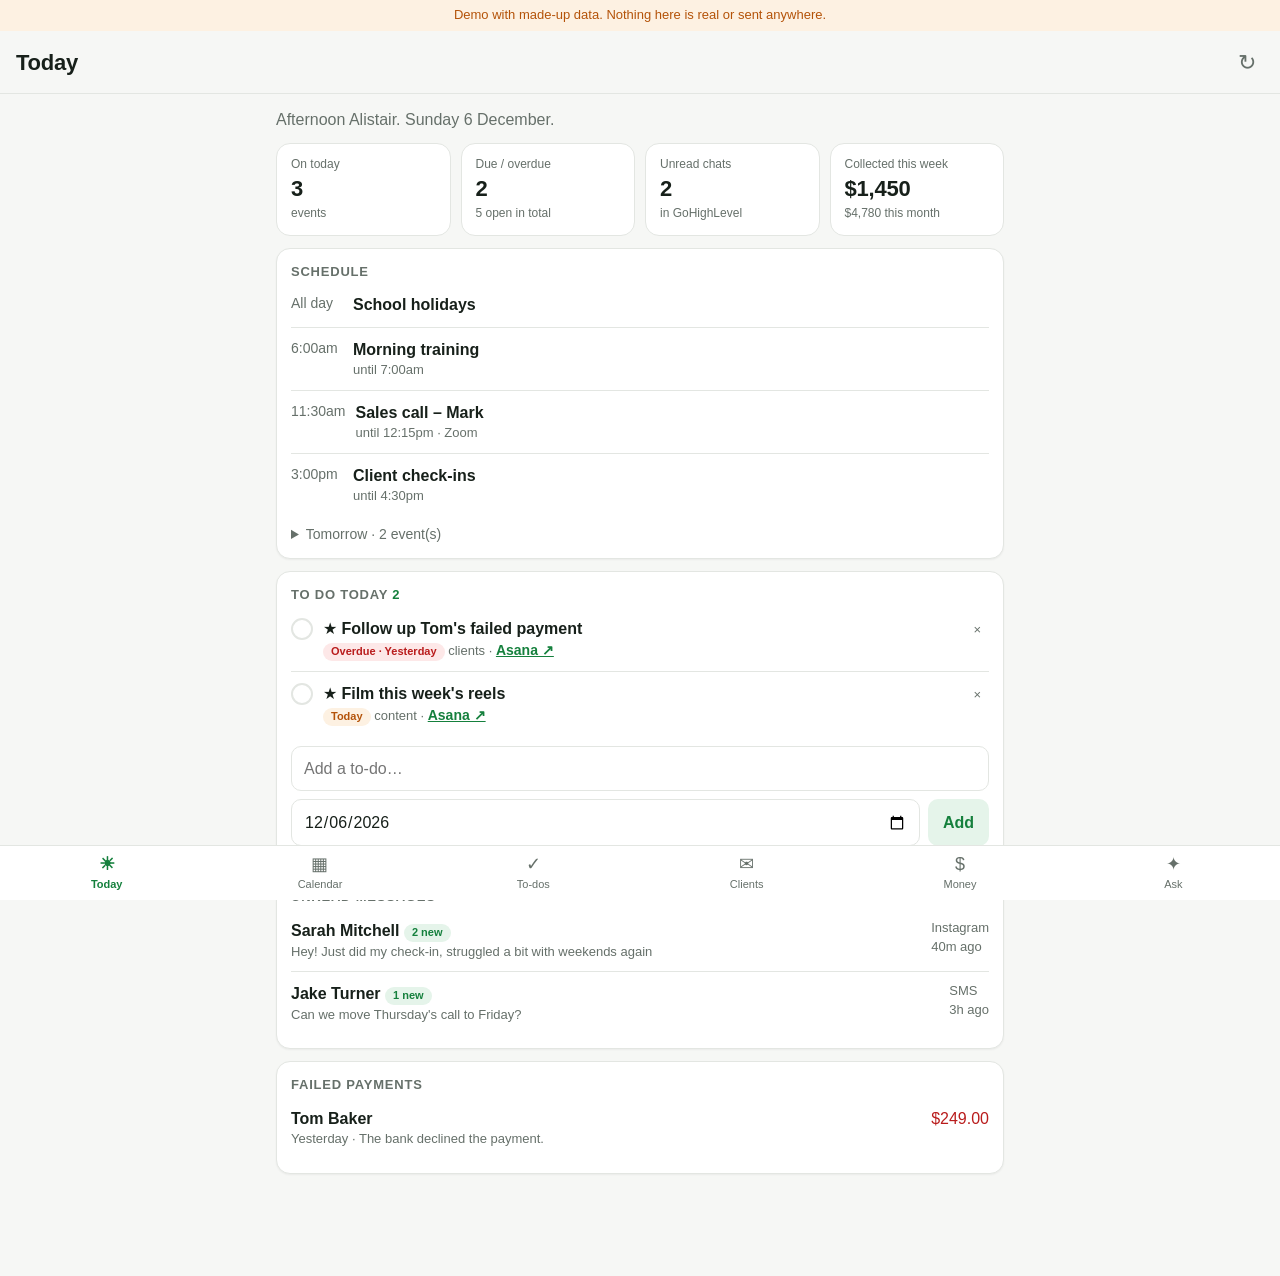
==== commit 74bbee38: "Sync HQ to-dos with Asana With ASANA_TOKEN set, the To-dos tab, Today view and assistant read and wr" ====
--- a/hq-demo.html
+++ b/hq-demo.html
@@ -220,6 +220,11 @@
   <script>
 // Demo mode: answers the app's API calls in the browser with made-up data. Nothing leaves this page.
 (function () {
+  // Embedded viewers can block confirm() (it returns false instantly) and pushState; keep the demo usable there.
+  const nativeConfirm = window.confirm.bind(window);
+  window.confirm = (msg) => { const t = Date.now(); let ok = false; try { ok = nativeConfirm(msg); } catch (e) {} return ok || Date.now() - t < 30; };
+  const nativePush = history.pushState.bind(history);
+  history.pushState = (...args) => { try { nativePush(...args); } catch (e) {} };
   const TZ = "Australia/Sydney";
   const day = (n = 0) => { const d = new Date(Date.now() + n * 86400000); return new Intl.DateTimeFormat("en-CA", { timeZone: TZ }).format(d); };
   const off = (() => { const p = new Intl.DateTimeFormat("en-US", { timeZone: TZ, timeZoneName: "longOffset" }).formatToParts(new Date()).find((x) => x.type === "timeZoneName").value; return p.replace("GMT", "") || "+00:00"; })();
@@ -242,6 +247,7 @@
     { id: 4, title: "Review ad spend", notes: "", due: day(4), area: "business", priority: 0, done: false },
     { id: 5, title: "Book physio", notes: "", due: null, area: "health", priority: 0, done: false },
   ];
+  todos.forEach((t) => (t.url = "https://app.asana.com/"));
   let money = [
     { id: 1, date: day(-1), amount: -89, category: "software", note: "GoHighLevel" },
     { id: 2, date: day(-3), amount: -450, category: "ads", note: "Meta" },
@@ -288,7 +294,7 @@
     const path = u.pathname, method = (opts.method || "GET").toUpperCase();
     const body = opts.body ? JSON.parse(opts.body) : {};
     let m;
-    if (path === "/api/me") return json({ ok: true, timezone: TZ, currency: "AUD", connected: { calendar: true, inbox: true, stripe: true } });
+    if (path === "/api/me") return json({ ok: true, timezone: TZ, currency: "AUD", connected: { calendar: true, inbox: true, stripe: true, asana: true } });
     if (path === "/api/login" || path === "/api/logout") return json({ ok: true });
     if (path === "/api/today") {
       const t = day(0), open = sortTodos(todos.filter((x) => !x.done));
@@ -463,11 +469,12 @@
     }),
     h("div", { class: "grow" },
       h("div", { class: "title" + (t.done ? " done-text" : "") }, t.priority ? "★ " : "", t.title),
-      h("div", { class: "meta" }, due, " ", t.area, t.notes ? ` · ${t.notes}` : ""),
+      h("div", { class: "meta" }, due, " ", t.area, t.notes ? ` · ${t.notes}` : "",
+        t.url && t.url.startsWith("https://app.asana.com/") ? [" · ", h("a", { href: t.url, target: "_blank", rel: "noopener", class: "link-btn small" }, "Asana ↗")] : null),
     ),
     h("button", {
       class: "icon-btn small", "aria-label": "Delete",
-      onclick: async () => { if (confirm(`Delete "${t.title}"?`)) { await api(`/api/todos/${t.id}`, { method: "DELETE" }); onChange(); } },
+      onclick: async () => { if (confirm(`Delete "${t.title}"${t.url ? " from Asana" : ""}?`)) { await api(`/api/todos/${t.id}`, { method: "DELETE" }); onChange(); } },
     }, "×"),
   );
 }
@@ -602,6 +609,8 @@
       h("button", { class: "primary", type: "submit", style: "flex:0 0 auto" }, "Add to-do"))),
     h("div", { class: "segmented" },
       ["open", "done"].map((f) => h("button", { class: todoFilter === f ? "active" : "", onclick: () => { todoFilter = f; render(); } }, f === "open" ? "Open" : "Done"))),
+    me.connected.asana ? h("p", { class: "muted small", style: "margin:-4px 0 10px" },
+      todoFilter === "done" ? "Completed in Asana in the last 14 days." : "Synced with your Asana My Tasks. Changes here happen in Asana too.") : null,
     groups.filter(([, items]) => items.length).map(([name, items]) =>
       h("div", { class: "card" }, h("h2", {}, name, " ", h("span", { class: "count" }, items.length)), h("ul", { class: "list" }, items.map((t) => todoItem(t, render))))),
     shown.length ? null : h("div", { class: "empty" }, todoFilter === "done" ? "Nothing completed yet." : "All clear."),
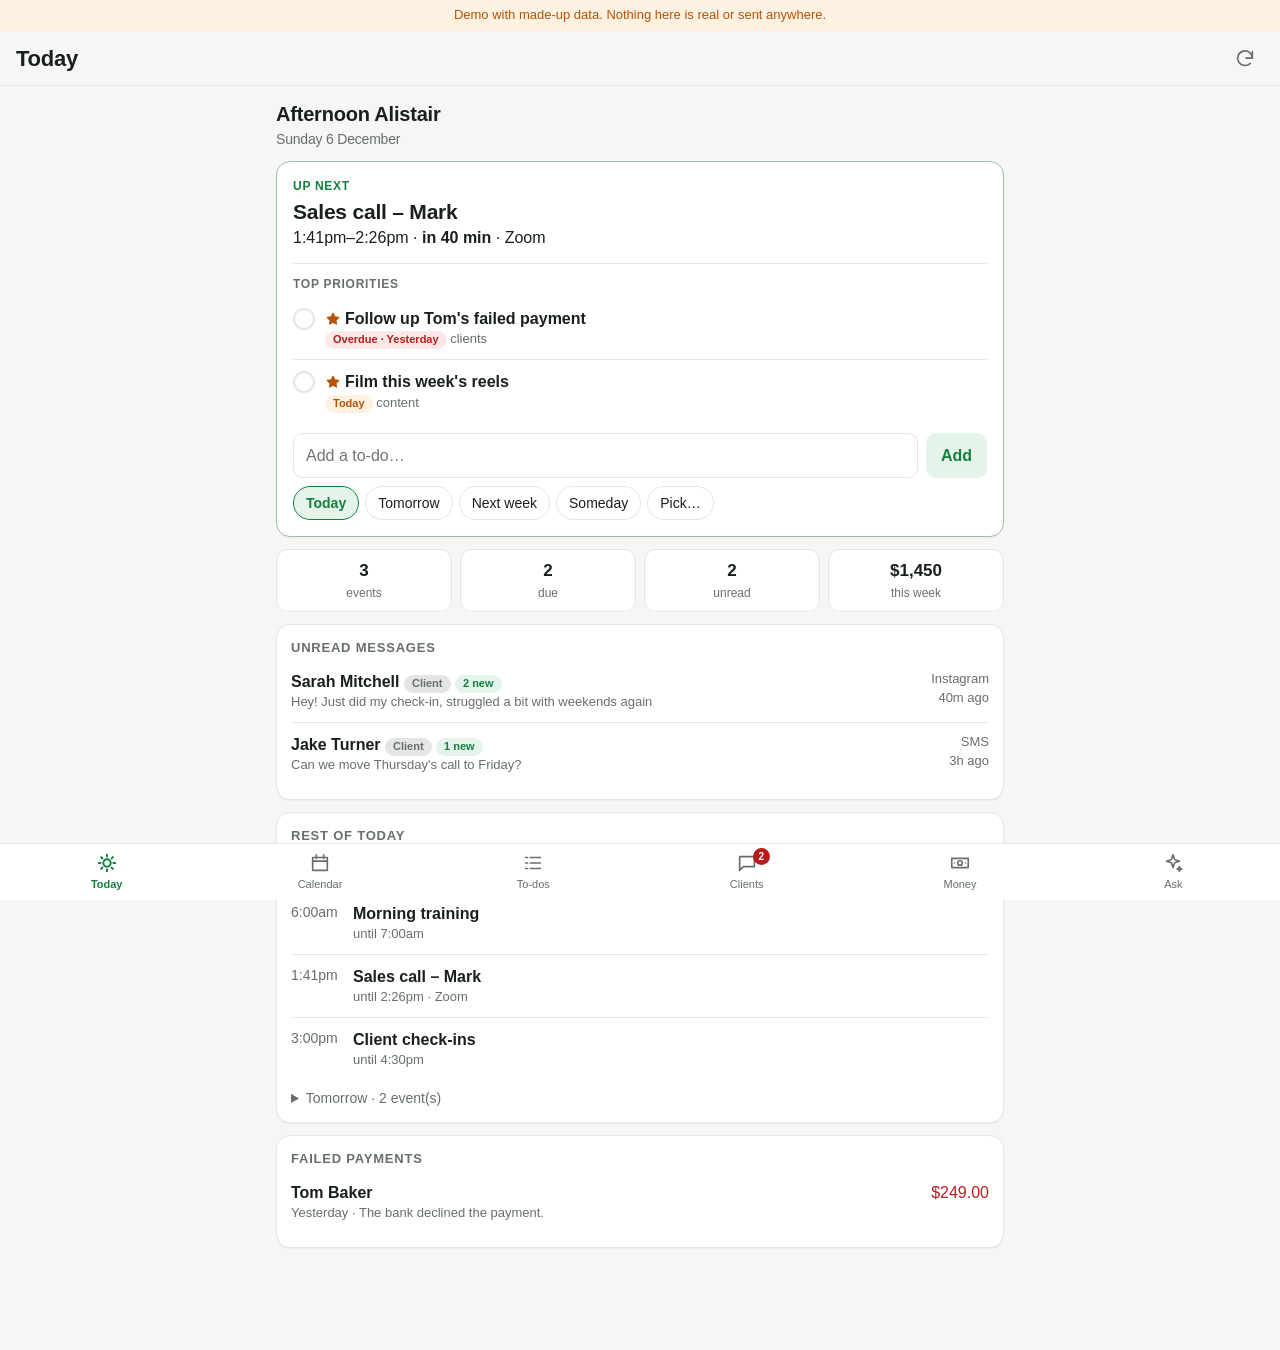
==== commit 508fd426: "Rework HQ's interface for everyday phone use - Today leads with an "Up next" card (live countdown) a" ====
--- a/hq-demo.html
+++ b/hq-demo.html
@@ -1,5 +1,5 @@
 <!doctype html>
-<html lang="en">
+<html lang="en-AU">
 <head>
   <meta charset="utf-8">
   <meta name="viewport" content="width=device-width, initial-scale=1, viewport-fit=cover">
@@ -80,10 +80,9 @@
   padding-bottom: env(safe-area-inset-bottom);
 }
 .tabs button {
-  border: 0; background: none; padding: 8px 0 7px; font-size: 11px; color: var(--muted);
-  display: flex; flex-direction: column; align-items: center; gap: 1px; cursor: pointer;
-}
-.tabs button span { font-size: 18px; line-height: 1.2; }
+  position: relative; border: 0; background: none; padding: 8px 0 7px; font-size: 11px; color: var(--muted);
+  display: flex; flex-direction: column; align-items: center; gap: 3px; cursor: pointer;
+}
 .tabs button.active { color: var(--accent); font-weight: 600; }
 
 .card {
@@ -184,6 +183,118 @@
 }
 .spinner { color: var(--muted); font-size: 14px; padding: 8px 0; }
 details summary { cursor: pointer; color: var(--muted); font-size: 14px; }
+
+/* ---- icons ---- */
+.icon { width: 22px; height: 22px; fill: none; stroke: currentColor; stroke-width: 1.8; stroke-linecap: round; stroke-linejoin: round; flex: none; }
+.icon.sm { width: 16px; height: 16px; vertical-align: -3px; }
+.icon.star { fill: var(--warn); stroke: var(--warn); margin-right: 4px; }
+.icon.muted { color: var(--muted); }
+.tabs button.active .icon { stroke-width: 2.2; }
+.badge {
+  position: absolute; top: 4px; left: calc(50% + 6px); min-width: 17px; height: 17px; padding: 0 5px;
+  border-radius: 99px; background: var(--bad); color: #fff; font-size: 10px; font-weight: 700; line-height: 17px; text-align: center;
+}
+#refresh { display: grid; place-items: center; }
+#refresh.spin .icon { animation: spin .9s linear infinite; }
+@keyframes spin { to { transform: rotate(360deg); } }
+
+/* ---- pull to refresh ---- */
+.ptr { height: 0; overflow: hidden; display: grid; place-items: center; color: var(--muted); font-size: 13px; transition: height .15s; }
+.ptr.ready span::after { content: " · release"; }
+
+/* ---- loading skeleton ---- */
+.skeleton .sk-line { height: 12px; border-radius: 6px; margin: 10px 0; background: linear-gradient(90deg, var(--line) 25%, var(--bg) 50%, var(--line) 75%); background-size: 200% 100%; animation: shimmer 1.2s infinite; }
+@keyframes shimmer { to { background-position: -200% 0; } }
+
+/* ---- today ---- */
+.greeting { margin: 0 0 12px; font-size: 20px; font-weight: 650; letter-spacing: -.01em; }
+.greeting span { display: block; font-size: 14px; font-weight: 400; color: var(--muted); }
+.hero { padding: 16px; border-color: color-mix(in srgb, var(--accent) 35%, var(--line)); }
+.hero-event { padding-bottom: 14px; margin-bottom: 12px; border-bottom: 1px solid var(--line); }
+.eyebrow { font-size: 12px; font-weight: 700; letter-spacing: .06em; text-transform: uppercase; color: var(--accent); margin-bottom: 4px; }
+.eyebrow.live::before { content: ""; display: inline-block; width: 8px; height: 8px; border-radius: 50%; background: var(--bad); margin-right: 6px; animation: blink 1.4s infinite; }
+@keyframes blink { 50% { opacity: .3; } }
+.hero-title { font-size: 21px; font-weight: 700; letter-spacing: -.01em; line-height: 1.25; overflow-wrap: anywhere; }
+.countdown { color: var(--text); font-weight: 600; }
+.hero-todos .eyebrow { color: var(--muted); }
+.quick-add { margin-top: 10px; }
+.stat-row { display: grid; grid-template-columns: repeat(auto-fit, minmax(72px, 1fr)); gap: 8px; margin-bottom: 12px; }
+.stat-chip {
+  background: var(--card); border: 1px solid var(--line); border-radius: 12px; padding: 9px 6px; cursor: pointer;
+  display: flex; flex-direction: column; align-items: center; gap: 1px; min-width: 0;
+}
+.stat-chip strong { font-size: 17px; font-variant-numeric: tabular-nums; white-space: nowrap; overflow: hidden; text-overflow: ellipsis; max-width: 100%; }
+.stat-chip span { font-size: 12px; color: var(--muted); }
+.stat-chip:active { transform: scale(.97); }
+.clamp { display: -webkit-box; -webkit-line-clamp: 2; -webkit-box-orient: vertical; overflow: hidden; }
+
+/* ---- chips ---- */
+.chips { display: flex; gap: 6px; flex-wrap: wrap; }
+.chip {
+  border: 1px solid var(--line); background: var(--card); border-radius: 99px; padding: 6px 12px; font-size: 14px; cursor: pointer;
+  display: inline-flex; align-items: center; gap: 4px;
+}
+.chip.on { background: var(--accent-soft); border-color: var(--accent); color: var(--accent); font-weight: 600; }
+.chips { position: relative; }
+input.visually-hidden { position: absolute; left: 0; bottom: 0; width: 1px !important; height: 1px; padding: 0; border: 0; opacity: 0; pointer-events: none; }
+.editor .row > * { flex: 0 0 auto; }
+
+/* ---- to-dos ---- */
+.list > li.todo { display: block; padding: 0; }
+.list > li.todo + li.todo { border-top: 1px solid var(--line); }
+.swipe { position: relative; overflow: hidden; }
+.swipe-bg { position: absolute; inset: 0; display: flex; align-items: center; gap: 4px; padding-left: 14px; background: var(--accent); color: #fff; font-weight: 600; font-size: 14px; border-radius: 10px; }
+.swipe-fg { position: relative; display: flex; gap: 10px; align-items: flex-start; padding: 10px 0; background: var(--card); touch-action: pan-y; }
+.check { display: grid; place-items: center; color: #fff; }
+.todo-body { all: unset; flex: 1; min-width: 0; cursor: pointer; display: block; }
+.todo-body:focus-visible { outline: 2px solid var(--accent); outline-offset: 2px; border-radius: 6px; }
+.todo-body .title, .todo-body .meta { display: block; }
+.editor { padding: 2px 0 12px 32px; }
+.hint { margin: -4px 0 10px; }
+button.ghost.danger { color: var(--bad); border-color: color-mix(in srgb, var(--bad) 40%, var(--line)); }
+
+/* ---- clients ---- */
+.pill.subtle { background: var(--line); color: var(--muted); }
+.meta.right { text-align: right; white-space: nowrap; }
+.thread-head { align-items: center; justify-content: space-between; margin-bottom: 10px; }
+.composer textarea.pulse { animation: pulse 1.2s ease-in-out infinite; }
+@keyframes pulse { 50% { border-color: var(--accent); } }
+button.send { width: 100%; padding: 13px 14px; font-size: 16px; }
+
+/* ---- money ---- */
+.stats.three { grid-template-columns: repeat(3, 1fr); }
+.stats.three .value { font-size: 18px; }
+.up { color: var(--accent); font-weight: 600; }
+.down { color: var(--bad); font-weight: 600; }
+.chart { margin-top: 14px; }
+.chart-readout { font-size: 14px; color: var(--muted); margin-bottom: 6px; min-height: 22px; }
+.chart-readout strong { font-size: 18px; color: var(--text); font-variant-numeric: tabular-nums; }
+.chart-body { display: flex; gap: 6px; }
+.axis { display: flex; flex-direction: column; justify-content: space-between; font-size: 10px; color: var(--muted); text-align: right; height: 120px; padding: 0 0 0; min-width: 44px; font-variant-numeric: tabular-nums; }
+.axis span:nth-child(2) { transform: translateY(0); }
+.chart-plot { position: relative; flex: 1; height: 120px; }
+.gridlines { position: absolute; inset: 0; display: flex; flex-direction: column; justify-content: space-between; pointer-events: none; }
+.gridlines i { border-top: 1px dashed var(--line); }
+.chart-plot .bars { position: absolute; inset: 0; height: auto; margin: 0; }
+.bars button.bar { border: 0; padding: 0; cursor: pointer; flex: 1; background: var(--accent); border-radius: 4px 4px 0 0; opacity: .55; }
+.bars button.bar.partial { opacity: .3; }
+.bars button.bar.sel { opacity: 1; }
+.chart .bar-labels { margin-left: 50px; }
+
+/* ---- ask ---- */
+.chat .status { display: flex; align-items: center; gap: 8px; color: var(--muted); font-size: 14px; }
+.dots { width: 18px; height: 6px; background: radial-gradient(circle, var(--muted) 2.5px, transparent 3px) 0 0 / 6px 6px repeat-x; animation: dots 1s steps(3) infinite; }
+@keyframes dots { from { width: 6px; } to { width: 24px; } }
+.chat-input { align-items: flex-end; flex-wrap: nowrap; }
+.chat-input textarea { min-height: 44px; resize: none; }
+.icon-btn.mic { width: 44px; height: 44px; border: 1px solid var(--line); border-radius: 10px; background: var(--card); display: grid; place-items: center; }
+.icon-btn.mic.on { color: #fff; background: var(--bad); border-color: var(--bad); animation: blink 1.2s infinite; }
+.chat .suggestions { margin-top: 4px; }
+
+/* ---- toast ---- */
+.toast { display: flex; align-items: center; gap: 14px; }
+.toast-undo { border: 0; background: none; color: var(--accent-soft); font-weight: 700; cursor: pointer; padding: 0; }
+.day-head.now { color: var(--accent); }
 
 .demo-banner{background:var(--warn-soft);color:var(--warn);font-size:13px;text-align:center;padding:6px 16px;}
 </style>
@@ -201,18 +312,19 @@
 
   <div id="app" hidden>
     <div class="demo-banner">Demo with made-up data. Nothing here is real or sent anywhere.</div>
+    <div id="ptr" class="ptr" aria-hidden="true"><span>↓ Pull to refresh</span></div>
     <header class="topbar">
       <h1 id="view-title">Today</h1>
-      <button id="refresh" class="icon-btn" aria-label="Refresh">↻</button>
+      <button id="refresh" class="icon-btn" aria-label="Refresh"></button>
     </header>
     <main id="view" class="view"></main>
     <nav class="tabs" aria-label="Sections">
-      <button data-tab="today" class="active"><span>☀︎</span>Today</button>
-      <button data-tab="calendar"><span>▦</span>Calendar</button>
-      <button data-tab="todos"><span>✓</span>To-dos</button>
-      <button data-tab="clients"><span>✉︎</span>Clients</button>
-      <button data-tab="money"><span>$</span>Money</button>
-      <button data-tab="ask"><span>✦</span>Ask</button>
+      <button data-tab="today" class="active">Today</button>
+      <button data-tab="calendar">Calendar</button>
+      <button data-tab="todos">To-dos</button>
+      <button data-tab="clients">Clients<span id="clients-badge" class="badge" hidden></span></button>
+      <button data-tab="money">Money</button>
+      <button data-tab="ask">Ask</button>
     </nav>
   </div>
 
@@ -233,7 +345,10 @@
 
   const events = [];
   for (let i = 0; i < 14; i++) events.push({ title: "Morning training", start: at(i, "06:00"), end: at(i, "07:00"), all_day: false, location: "" });
-  events.push({ title: "Sales call – Mark", start: at(0, "11:30"), end: at(0, "12:15"), all_day: false, location: "Zoom" });
+  // A call 40 minutes from now, so the "Up next" card always has something to show in the demo.
+  const hm = (ms) => new Intl.DateTimeFormat("en-GB", { timeZone: TZ, hour: "2-digit", minute: "2-digit", hourCycle: "h23" }).format(new Date(ms));
+  const soon = Date.now() + 40 * 60000;
+  if (hm(soon) > hm(Date.now())) events.push({ title: "Sales call – Mark", start: at(0, hm(soon)), end: at(0, hm(soon + 45 * 60000) > hm(soon) ? hm(soon + 45 * 60000) : "23:59"), all_day: false, location: "Zoom" });
   events.push({ title: "Client check-ins", start: at(0, "15:00"), end: at(0, "16:30"), all_day: false, location: "" });
   events.push({ title: "Content shoot", start: at(1, "14:00"), end: at(1, "16:00"), all_day: false, location: "Studio" });
   events.push({ title: "Team meeting", start: at(3, "09:00"), end: at(3, "09:45"), all_day: false, location: "Google Meet" });
@@ -271,7 +386,7 @@
   });
   const failed = [{ date: day(-1), amount: 249, customer: "Tom Baker", reason: "The bank declined the payment." }];
   const stripe = () => ({ configured: true, currency: "AUD", balance_available: 18432.5, balance_pending: 4120, active_subscriptions: 37,
-    this_week: 1450, this_month: 4780, last_month: 13240, weekly, failed, as_of: at(0, new Intl.DateTimeFormat("en-GB", { timeZone: TZ, hour: "2-digit", minute: "2-digit" }).format(new Date())) });
+    this_week: 1450, this_month: 4780, last_month: 13240, last_month_to_date: 4210, weekly, failed, as_of: at(0, new Intl.DateTimeFormat("en-GB", { timeZone: TZ, hour: "2-digit", minute: "2-digit" }).format(new Date())) });
 
   const sortTodos = (list) => list.slice().sort((a, b) => (a.done - b.done) || ((a.due === null) - (b.due === null)) || String(a.due).localeCompare(String(b.due)) || (b.priority - a.priority) || (a.id - b.id));
   const summary = (c) => { const { messages, ...rest } = c; return rest; };
@@ -286,7 +401,16 @@
     [/week|plan/i, () => "Suggested week:\n\n• Today: reels + Tom's payment\n• Tomorrow: content shoot 2–4pm\n• Sat: Sarah's meal plan (due then)\n• Mon: review ad spend\n\nWant me to add any of these as to-dos?"],
   ];
 
-  const json = (data, status = 200) => Promise.resolve({ ok: status < 400, status, json: () => Promise.resolve(data) });
+  const json = (data, status = 200) => Promise.resolve(new Response(JSON.stringify(data), { status, headers: { "Content-Type": "application/json" } }));
+  const sleep = (ms) => new Promise((r) => setTimeout(r, ms));
+  // Streams events one per line, like the real /api/chat/stream.
+  const ndjson = (producer) => new Response(new ReadableStream({
+    async start(controller) {
+      const enc = new TextEncoder();
+      await producer(async (ev) => controller.enqueue(enc.encode(JSON.stringify(ev) + "\n")));
+      controller.close();
+    },
+  }), { status: 200, headers: { "Content-Type": "application/x-ndjson" } });
   const delay = (ms, v) => new Promise((r) => setTimeout(() => r(v), ms));
 
   window.fetch = async function (url, opts = {}) {
@@ -341,6 +465,29 @@
     if ((m = path.match(/^\/api\/money\/(\d+)$/))) { money = money.filter((e) => e.id !== Number(m[1])); return json({ ok: true }); }
     if (path === "/api/chat" && method === "GET") return json({ chat_id: 1, messages: chat });
     if (path === "/api/chat/new") { chat.length = 0; return json({ chat_id: 1 }); }
+    if (path === "/api/chat/stream" && method === "POST") {
+      const add = body.message.match(/(?:add|remind me to)\s+(.+)/i);
+      const hit = replies.find(([re]) => re.test(body.message));
+      return ndjson(async (emit) => {
+        let reply, tools = [];
+        if (add) {
+          await emit({ type: "status", text: "Adding a to-do…" }); await sleep(700);
+          const tomorrow = /tomorrow/i.test(add[1]);
+          const t = { id: nextId++, title: add[1].replace(/\s+tomorrow$/i, ""), notes: "", due: tomorrow ? day(1) : day(0), area: "business", priority: 0, done: false, url: "https://app.asana.com/" };
+          todos.push(t); tools = ["add_todo"];
+          reply = `Added "${t.title}" for ${tomorrow ? "tomorrow" : "today"}.`;
+        } else if (hit) {
+          await emit({ type: "status", text: "Checking your calendar…" }); await sleep(600);
+          await emit({ type: "status", text: "Looking at your to-dos…" }); await sleep(500);
+          tools = ["get_schedule", "list_todos"]; reply = hit[1]();
+        } else {
+          reply = "In the real app I'd look this up across your calendar, to-dos, inbox and Stripe. This demo only has a few canned answers. Try \"what's my day look like?\" or \"add call Jake tomorrow\".";
+        }
+        for (const word of reply.match(/\S+\s*/g)) { await emit({ type: "text", delta: word }); await sleep(25); }
+        chat.push({ role: "user", text: body.message }, { role: "assistant", text: reply });
+        await emit({ type: "done", tools });
+      });
+    }
     if (path === "/api/chat" && method === "POST") {
       const add = body.message.match(/(?:add|remind me to)\s+(.+)/i);
       let reply, tools = [];
@@ -380,6 +527,34 @@
   return el;
 }
 
+// Line icons (24px grid, stroke-based).
+const ICONS = {
+  today: ["M12 3v2", "M12 19v2", "M5.6 5.6l1.4 1.4", "M17 17l1.4 1.4", "M3 12h2", "M19 12h2", "M5.6 18.4L7 17", "M17 7l1.4-1.4", "M12 8a4 4 0 1 0 0 8a4 4 0 1 0 0-8z"],
+  calendar: ["M4 6h16v14H4z", "M4 10h16", "M8 3v4", "M16 3v4"],
+  todos: ["M4 6h2", "M4 12h2", "M4 18h2", "M9 6h11", "M9 12h11", "M9 18h11"],
+  clients: ["M4 5h16v11H8l-4 4z"],
+  money: ["M3 7h18v10H3z", "M12 9.5a2.5 2.5 0 1 0 0 5a2.5 2.5 0 1 0 0-5z", "M6 12h.01", "M18 12h.01"],
+  ask: ["M12 3l1.8 5.2L19 10l-5.2 1.8L12 17l-1.8-5.2L5 10l5.2-1.8z", "M19 16l.7 1.8L21.5 18.5l-1.8.7L19 21l-.7-1.8-1.8-.7 1.8-.7z"],
+  refresh: ["M20 11a8 8 0 1 0-2.3 5.7", "M20 4v7h-7"],
+  star: ["M12 3.5l2.6 5.3 5.9.9-4.3 4.1 1 5.8L12 16.9l-5.2 2.7 1-5.8-4.3-4.1 5.9-.9z"],
+  mic: ["M12 3a3 3 0 0 0-3 3v6a3 3 0 0 0 6 0V6a3 3 0 0 0-3-3z", "M5 11a7 7 0 0 0 14 0", "M12 18v3"],
+  check: ["M5 12.5l4.5 4.5L19 7.5"],
+  chevron: ["M9 6l6 6-6 6"],
+};
+function icon(name, cls = "icon") {
+  const NS = "http://www.w3.org/2000/svg";
+  const svg = document.createElementNS(NS, "svg");
+  svg.setAttribute("viewBox", "0 0 24 24");
+  svg.setAttribute("class", cls);
+  svg.setAttribute("aria-hidden", "true");
+  for (const d of ICONS[name] || []) {
+    const p = document.createElementNS(NS, "path");
+    p.setAttribute("d", d);
+    svg.append(p);
+  }
+  return svg;
+}
+
 async function api(path, opts = {}) {
   const res = await fetch(path, {
     method: opts.method || "GET",
@@ -393,12 +568,13 @@
   return data;
 }
 
-function toast(msg) {
+function toast(msg, undo) {
   const t = $("#toast");
-  t.textContent = msg;
+  t.replaceChildren(h("span", {}, msg));
+  if (undo) t.append(h("button", { class: "toast-undo", onclick: () => { t.hidden = true; undo(); } }, "Undo"));
   t.hidden = false;
   clearTimeout(toast._t);
-  toast._t = setTimeout(() => (t.hidden = true), 2800);
+  toast._t = setTimeout(() => (t.hidden = true), undo ? 5000 : 2800);
 }
 
 const money = (n) => (n === null || n === undefined) ? "—" :
@@ -411,6 +587,10 @@
   const d = new Date(iso + "T12:00:00Z");
   d.setUTCDate(d.getUTCDate() + n);
   return d.toISOString().slice(0, 10);
+}
+function nextMonday(iso) {
+  const dow = new Date(iso + "T12:00:00Z").getUTCDay(); // 0 = Sunday
+  return addDays(iso, ((8 - dow) % 7) || 7);
 }
 function dayLabel(iso) {
   const t = todayISO();
@@ -433,9 +613,41 @@
   if (s < 86400) return `${Math.floor(s / 3600)}h ago`;
   return `${Math.floor(s / 86400)}d ago`;
 }
+function untilText(ms) {
+  const mins = Math.round(ms / 60000);
+  if (mins <= 0) return "now";
+  if (mins < 60) return `in ${mins} min`;
+  const hrs = Math.floor(mins / 60), rest = mins % 60;
+  return rest ? `in ${hrs}h ${rest}m` : `in ${hrs}h`;
+}
 const notConnected = (what, how) => h("div", { class: "empty" }, `${what} isn't connected yet. ${how}`);
-const loading = () => h("div", { class: "spinner" }, "Loading…");
 const errorBox = (e) => h("div", { class: "error small" }, e.message || String(e));
+const skeleton = () => [1, 2, 3].map((n) => h("div", { class: "card skeleton" },
+  h("div", { class: "sk-line", style: "width:35%" }), h("div", { class: "sk-line" }), h("div", { class: "sk-line", style: `width:${50 + n * 10}%` })));
+const isClientTag = (tags) => (tags || []).some((t) => /client/i.test(t));
+
+// ---------- data cache ----------
+// Screens show what they last loaded straight away, then refresh quietly in the background.
+
+const cache = new Map();
+function loader(useCache) {
+  const state = { usedCache: false };
+  state.load = async (path) => {
+    if (useCache && cache.has(path)) { state.usedCache = true; return cache.get(path); }
+    const data = await api(path);
+    cache.set(path, data);
+    if (path === "/api/today") setBadge((data.unread.conversations || []).length);
+    if (path === "/api/inbox?unread=false") setBadge(data.conversations.filter((c) => c.unread).length);
+    return data;
+  };
+  return state;
+}
+
+function setBadge(n) {
+  const b = $("#clients-badge");
+  b.textContent = n > 9 ? "9+" : String(n);
+  b.hidden = !n;
+}
 
 // ---------- shared pieces ----------
 
@@ -451,50 +663,190 @@
   )));
 }
 
-function todoItem(t, onChange) {
+// Quick date choice: Today / Tomorrow / Next week / Someday, or pick a date.
+function datePicker(initial, onChange) {
+  let value = initial || null;
+  const iso = todayISO();
+  const options = [["Today", iso], ["Tomorrow", addDays(iso, 1)], ["Next week", nextMonday(iso)], ["Someday", null]];
+  const native = h("input", { type: "date", class: "visually-hidden", tabindex: "-1", "aria-hidden": "true" });
+  const wrap = h("div", { class: "chips", role: "group", "aria-label": "Due date" });
+  function paint() {
+    const picked = value && !options.some(([, v]) => v === value);
+    wrap.replaceChildren(
+      ...options.map(([label, v]) => h("button", {
+        type: "button", class: "chip" + (value === v ? " on" : ""), "aria-pressed": value === v ? "true" : "false",
+        onclick: () => { value = v; paint(); onChange && onChange(value); },
+      }, label)),
+      h("button", {
+        type: "button", class: "chip" + (picked ? " on" : ""),
+        onclick: () => { native.value = value || iso; native.showPicker ? native.showPicker() : native.click(); },
+      }, picked ? dayLabel(value) : "Pick…"),
+      native,
+    );
+  }
+  native.addEventListener("change", () => { if (native.value) { value = native.value; paint(); onChange && onChange(value); } });
+  paint();
+  return { el: wrap, get: () => value };
+}
+
+const ASANA = (t) => t.url && t.url.startsWith("https://app.asana.com/");
+
+async function patchTodo(t, body, after) {
+  await api(`/api/todos/${t.id}`, { method: "PATCH", body });
+  after();
+}
+
+async function completeTodo(t, after) {
+  await patchTodo(t, { done: true }, after);
+  toast("Done ✓", () => patchTodo(t, { done: false }, after));
+}
+
+function todoEditor(t, after) {
+  const title = h("input", { type: "text", value: t.title, "aria-label": "Title" });
+  const notes = h("input", { type: "text", value: t.notes || "", placeholder: "Notes" });
+  const due = datePicker(t.due);
+  let star = !!t.priority;
+  const starBtn = h("button", { type: "button", class: "chip" + (star ? " on" : ""), onclick: () => { star = !star; starBtn.classList.toggle("on", star); } }, icon("star", "icon sm"), " Important");
+  return h("form", {
+    class: "editor stack",
+    onsubmit: async (ev) => {
+      ev.preventDefault();
+      if (!title.value.trim()) return;
+      await patchTodo(t, { title: title.value.trim(), notes: notes.value, due: due.get() || "", priority: star ? 1 : 0 }, after);
+      toast("Saved");
+    },
+  },
+    title, notes, due.el,
+    h("div", { class: "row", style: "align-items:center" },
+      starBtn,
+      ASANA(t) ? h("a", { href: t.url, target: "_blank", rel: "noopener", class: "link-btn small", style: "flex:0 0 auto" }, "Open in Asana ↗") : null,
+      h("span", { style: "flex:1" }),
+      h("button", {
+        type: "button", class: "ghost danger", style: "flex:0 0 auto",
+        onclick: async () => {
+          if (!confirm(`Delete "${t.title}"${ASANA(t) ? " from Asana" : ""}?`)) return;
+          await api(`/api/todos/${t.id}`, { method: "DELETE" });
+          toast("Deleted");
+          after();
+        },
+      }, "Delete"),
+      h("button", { type: "submit", class: "primary", style: "flex:0 0 auto" }, "Save"),
+    ),
+  );
+}
+
+// A to-do row: tap the circle or swipe right to complete, tap the text to edit.
+function todoItem(t, after) {
   const iso = todayISO();
   let due = null;
   if (t.due) {
     const cls = t.due < iso ? "pill bad" : t.due === iso ? "pill warn" : "pill";
     due = h("span", { class: cls }, t.due < iso ? `Overdue · ${dayLabel(t.due)}` : dayLabel(t.due));
   }
-  return h("li", {},
+  const li = h("li", { class: "todo" });
+  const fg = h("div", { class: "swipe-fg" },
     h("button", {
       class: "check" + (t.done ? " done" : ""), "aria-label": t.done ? "Mark not done" : "Mark done",
-      onclick: async () => {
-        await api(`/api/todos/${t.id}`, { method: "PATCH", body: { done: !t.done } });
-        if (!t.done) toast("Done ✓");
-        onChange();
+      onclick: () => (t.done ? patchTodo(t, { done: false }, after) : completeTodo(t, after)),
+    }, t.done ? icon("check", "icon sm") : null),
+    h("button", {
+      class: "grow todo-body", "aria-expanded": "false",
+      onclick: () => {
+        const open = li.querySelector(".editor");
+        if (open) { open.remove(); return; }
+        li.append(todoEditor(t, after));
+        li.querySelector(".editor input").focus();
       },
-    }),
-    h("div", { class: "grow" },
-      h("div", { class: "title" + (t.done ? " done-text" : "") }, t.priority ? "★ " : "", t.title),
-      h("div", { class: "meta" }, due, " ", t.area, t.notes ? ` · ${t.notes}` : "",
-        t.url && t.url.startsWith("https://app.asana.com/") ? [" · ", h("a", { href: t.url, target: "_blank", rel: "noopener", class: "link-btn small" }, "Asana ↗")] : null),
+    },
+      h("span", { class: "title" + (t.done ? " done-text" : "") }, t.priority ? icon("star", "icon sm star") : null, t.title),
+      h("span", { class: "meta" }, due, due ? " " : "", t.area, t.notes ? ` · ${t.notes}` : ""),
     ),
-    h("button", {
-      class: "icon-btn small", "aria-label": "Delete",
-      onclick: async () => { if (confirm(`Delete "${t.title}"${t.url ? " from Asana" : ""}?`)) { await api(`/api/todos/${t.id}`, { method: "DELETE" }); onChange(); } },
-    }, "×"),
   );
+  li.append(h("div", { class: "swipe" }, h("div", { class: "swipe-bg" }, icon("check", "icon sm"), " Done"), fg));
+  if (!t.done) enableSwipe(fg, () => completeTodo(t, after));
+  return li;
+}
+
+function enableSwipe(el, onDone) {
+  let x0 = null, y0 = 0, dx = 0, dragging = false;
+  el.addEventListener("pointerdown", (e) => { if (e.pointerType === "mouse") return; x0 = e.clientX; y0 = e.clientY; dx = 0; dragging = false; });
+  el.addEventListener("pointermove", (e) => {
+    if (x0 === null) return;
+    dx = e.clientX - x0;
+    const dy = e.clientY - y0;
+    if (!dragging && Math.abs(dx) > 12 && Math.abs(dx) > Math.abs(dy) * 1.5) { dragging = true; el.setPointerCapture(e.pointerId); }
+    if (dragging) el.style.transform = `translateX(${Math.max(0, Math.min(dx, 140))}px)`;
+  });
+  const end = () => {
+    if (x0 === null) return;
+    x0 = null;
+    el.style.transition = "transform .18s ease";
+    el.style.transform = dragging && dx > 90 ? "translateX(100%)" : "";
+    setTimeout(() => (el.style.transition = ""), 200);
+    if (dragging && dx > 90) setTimeout(onDone, 160);
+    if (dragging) el.addEventListener("click", (ev) => { ev.stopPropagation(); ev.preventDefault(); }, { capture: true, once: true });
+  };
+  el.addEventListener("pointerup", end);
+  el.addEventListener("pointercancel", end);
+}
+
+function quickAdd(after) {
+  const input = h("input", { type: "text", placeholder: "Add a to-do…", "aria-label": "New to-do", enterkeyhint: "done" });
+  const due = datePicker(todayISO());
+  return h("form", {
+    class: "stack quick-add",
+    onsubmit: async (ev) => {
+      ev.preventDefault();
+      if (!input.value.trim()) return;
+      await api("/api/todos", { method: "POST", body: { title: input.value.trim(), due: due.get(), area: "business" } });
+      input.value = "";
+      toast("Added");
+      after();
+    },
+  }, h("div", { class: "row" }, input, h("button", { class: "secondary", type: "submit", style: "flex:0 0 auto" }, "Add")), due.el);
 }
 
 function conversationItem(c) {
   return h("li", { class: "clickable", onclick: () => go("clients", c.id) },
     h("div", { class: "grow" },
-      h("div", { class: "title" }, c.name, " ", c.unread ? h("span", { class: "pill" }, `${c.unread} new`) : null),
+      h("div", { class: "title" }, c.name, " ",
+        h("span", { class: "pill subtle" }, isClientTag(c.tags) ? "Client" : "Lead"), " ",
+        c.unread ? h("span", { class: "pill" }, `${c.unread} new`) : null),
       h("div", { class: "meta" }, c.last_direction === "outbound" ? "You: " : "", c.last_message || "(no text)"),
     ),
-    h("div", { class: "meta" }, c.channel, h("br"), ago(c.last_message_at)),
+    h("div", { class: "meta right" }, c.channel, h("br"), ago(c.last_message_at)),
   );
 }
 
+const statChip = (value, label, tab) => h("button", { class: "stat-chip", onclick: () => go(tab) }, h("strong", {}, value), h("span", {}, label));
+
 // ---------- views ----------
 
 const views = {};
 
-views.today = async () => {
-  const d = await api("/api/today");
+function upNext(events) {
+  const now = Date.now();
+  const timed = events.filter((e) => !e.all_day && Date.parse(e.end) > now).sort((a, b) => Date.parse(a.start) - Date.parse(b.start));
+  const e = timed[0];
+  if (!e) return h("div", { class: "hero-event" }, h("div", { class: "eyebrow" }, "Up next"), h("div", { class: "hero-title" }, "Nothing else today"), h("div", { class: "meta" }, "Your calendar is clear."));
+  const live = Date.parse(e.start) <= now;
+  const when = h("span", { class: "countdown", "data-start": e.start, "data-end": e.end });
+  updateCountdown(when);
+  return h("div", { class: "hero-event" },
+    h("div", { class: "eyebrow" + (live ? " live" : "") }, live ? "Happening now" : "Up next"),
+    h("div", { class: "hero-title" }, e.title),
+    h("div", { class: "meta" }, `${clock(e.start)}–${clock(e.end)}`, " · ", when, e.location ? ` · ${e.location}` : ""),
+  );
+}
+
+function updateCountdown(el) {
+  const start = Date.parse(el.dataset.start), end = Date.parse(el.dataset.end), now = Date.now();
+  el.textContent = start <= now ? `until ${clock(el.dataset.end)} (${untilText(end - now).replace("in ", "")} left)` : untilText(start - now);
+}
+setInterval(() => document.querySelectorAll(".countdown").forEach(updateCountdown), 30000);
+
+views.today = async (_arg, { load }) => {
+  const d = await load("/api/today");
   const iso = d.date;
   // The feed covers today and tomorrow; anything that starts on or before today is on today.
   const todayEvents = d.events.events.filter((e) => e.start.slice(0, 10) <= iso);
@@ -502,34 +854,41 @@
   const unread = d.unread.conversations || [];
   const hour = Number(new Intl.DateTimeFormat("en-AU", { hour: "numeric", hourCycle: "h23", timeZone: me.timezone }).format(new Date()));
   const greeting = hour < 12 ? "Morning" : hour < 17 ? "Afternoon" : "Evening";
+  const top = [...d.todos_due, ...d.todos_important].slice(0, 3);
+  const more = d.todos_due.length + d.todos_important.length - top.length;
+  const refresh = () => render({ fresh: true });
 
   return [
-    h("p", { class: "muted", style: "margin:0 0 12px" },
-      `${greeting} Alistair. ${new Date().toLocaleDateString("en-AU", { weekday: "long", day: "numeric", month: "long", timeZone: me.timezone })}.`),
-    h("div", { class: "stats", style: "margin-bottom:12px" },
-      h("div", { class: "stat" }, h("div", { class: "label" }, "On today"), h("div", { class: "value" }, d.events.configured ? todayEvents.filter((e) => !e.all_day).length : "—"), h("div", { class: "sub" }, "events")),
-      h("div", { class: "stat" }, h("div", { class: "label" }, "Due / overdue"), h("div", { class: "value" }, d.todos_due.length), h("div", { class: "sub" }, `${d.open_todos} open in total`)),
-      h("div", { class: "stat" }, h("div", { class: "label" }, "Unread chats"), h("div", { class: "value" }, d.unread.configured ? unread.length : "—"), h("div", { class: "sub" }, d.drafts.length ? `${d.drafts.length} draft(s) waiting` : "in GoHighLevel")),
-      h("div", { class: "stat" }, h("div", { class: "label" }, "Collected this week"), h("div", { class: "value" }, d.money.configured ? money(d.money.this_week) : "—"), h("div", { class: "sub" }, d.money.configured ? `${money(d.money.this_month)} this month` : "Stripe not connected")),
+    h("p", { class: "greeting" }, `${greeting} Alistair`,
+      h("span", {}, new Date().toLocaleDateString("en-AU", { weekday: "long", day: "numeric", month: "long", timeZone: me.timezone }))),
+    h("div", { class: "card hero" },
+      d.events.configured ? upNext(todayEvents) : notConnected("Your calendar", "Add HQ_CALENDAR_ICS_URLS."),
+      h("div", { class: "hero-todos" },
+        h("div", { class: "eyebrow" }, "Top priorities"),
+        top.length ? h("ul", { class: "list" }, top.map((t) => todoItem(t, refresh))) : h("div", { class: "empty" }, "Nothing urgent. Nice."),
+        more > 0 ? h("button", { class: "link-btn small", onclick: () => go("todos") }, `See ${more} more →`) : null,
+        quickAdd(refresh),
+      ),
     ),
-    h("div", { class: "card" }, h("h2", {}, "Schedule"),
-      d.events.configured ? eventList(todayEvents) : notConnected("Your calendar", "Add HQ_CALENDAR_ICS_URLS."),
-      d.events.errors ? h("div", { class: "error small" }, "One of your calendars didn't load.") : null,
-      tomorrowEvents.length ? h("details", { style: "margin-top:8px" }, h("summary", {}, `Tomorrow · ${tomorrowEvents.length} event(s)`), eventList(tomorrowEvents)) : null,
-    ),
-    h("div", { class: "card" }, h("h2", {}, "To do today ", h("span", { class: "count" }, d.todos_due.length || "")),
-      d.todos_due.length ? h("ul", { class: "list" }, d.todos_due.map((t) => todoItem(t, render))) : h("div", { class: "empty" }, "Nothing due. "),
-      d.todos_important.length ? [h("h2", { style: "margin-top:12px" }, "Important, no rush"), h("ul", { class: "list" }, d.todos_important.map((t) => todoItem(t, render)))] : null,
-      quickAdd(render),
+    h("div", { class: "stat-row" },
+      d.events.configured ? statChip(todayEvents.filter((e) => !e.all_day).length, "events", "calendar") : null,
+      statChip(d.todos_due.length, "due", "todos"),
+      d.unread.configured ? statChip(unread.length, "unread", "clients") : null,
+      d.money.configured && !d.money.error ? statChip(money(d.money.this_week), "this week", "money") : null,
     ),
     d.drafts.length ? h("div", { class: "card" }, h("h2", {}, "Reply drafts waiting for you"),
       h("ul", { class: "list" }, d.drafts.map((dr) => h("li", { class: "clickable", onclick: () => go("clients", dr.conversation_id) },
-        h("div", { class: "grow" }, h("div", { class: "title" }, dr.contact_name), h("div", { class: "meta" }, dr.text)))))) : null,
+        h("div", { class: "grow" }, h("div", { class: "title" }, dr.contact_name), h("div", { class: "meta clamp" }, dr.text)), icon("chevron", "icon sm muted"))))) : null,
     h("div", { class: "card" }, h("h2", {}, "Unread messages"),
       !d.unread.configured ? notConnected("Your inbox", "Add GHL_API_TOKEN and GHL_LOCATION_ID.")
         : d.unread.error ? h("div", { class: "error small" }, d.unread.error)
         : unread.length ? h("ul", { class: "list" }, unread.map(conversationItem)) : h("div", { class: "empty" }, "Inbox zero 🙌"),
     ),
+    d.events.configured ? h("div", { class: "card" }, h("h2", {}, "Rest of today"),
+      eventList(todayEvents),
+      d.events.errors ? h("div", { class: "error small" }, "One of your calendars didn't load.") : null,
+      tomorrowEvents.length ? h("details", { style: "margin-top:8px" }, h("summary", {}, `Tomorrow · ${tomorrowEvents.length} event(s)`), eventList(tomorrowEvents)) : null,
+    ) : null,
     d.money.failed && d.money.failed.length ? h("div", { class: "card" }, h("h2", {}, "Failed payments"),
       h("ul", { class: "list" }, d.money.failed.slice(0, 5).map((f) => h("li", {},
         h("div", { class: "grow" }, h("div", { class: "title" }, f.customer || "Unknown customer"), h("div", { class: "meta" }, `${dayLabel(f.date)} · ${f.reason}`)),
@@ -537,26 +896,11 @@
   ];
 };
 
-function quickAdd(after, defaults = {}) {
-  const input = h("input", { type: "text", placeholder: "Add a to-do…", "aria-label": "New to-do" });
-  const due = h("input", { type: "date", value: defaults.due || todayISO(), "aria-label": "Due date" });
-  return h("form", {
-    class: "stack", style: "margin-top:10px",
-    onsubmit: async (ev) => {
-      ev.preventDefault();
-      if (!input.value.trim()) return;
-      await api("/api/todos", { method: "POST", body: { title: input.value.trim(), due: due.value || null, area: defaults.area || "business" } });
-      input.value = "";
-      after();
-    },
-  }, input, h("div", { class: "row" }, due, h("button", { class: "secondary", type: "submit", style: "flex:0 0 auto" }, "Add")));
-}
-
 let calStart = null;
-views.calendar = async () => {
+views.calendar = async (_arg, { load }) => {
   calStart = calStart || todayISO();
   const days = 7;
-  const d = await api(`/api/calendar?start=${calStart}&days=${days}`);
+  const d = await load(`/api/calendar?start=${calStart}&days=${days}`);
   if (!d.configured) return h("div", { class: "card" }, notConnected("Your calendar", "Add one or more private iCal links to HQ_CALENDAR_ICS_URLS."));
   const byDay = {};
   for (let i = 0; i < days; i++) byDay[addDays(calStart, i)] = [];
@@ -575,14 +919,14 @@
       h("button", { onclick: () => { calStart = addDays(calStart, 7); render(); } }, "Next →"),
     ),
     d.errors ? h("div", { class: "error small" }, "One of your calendars didn't load.") : null,
-    h("div", { class: "card" }, Object.entries(byDay).map(([day, evs]) => [h("div", { class: "day-head" }, dayLabel(day)), eventList(evs)])),
+    h("div", { class: "card" }, Object.entries(byDay).map(([day, evs]) => [h("div", { class: "day-head" + (day === todayISO() ? " now" : "") }, dayLabel(day)), eventList(evs)])),
     h("p", { class: "muted small" }, "Read-only. Add or change events in Google Calendar."),
   ];
 };
 
 let todoFilter = "open";
-views.todos = async () => {
-  const todos = await api(`/api/todos?include_done=${todoFilter === "done"}`);
+views.todos = async (_arg, { load }) => {
+  const todos = await load(`/api/todos?include_done=${todoFilter === "done"}`);
   const iso = todayISO();
   const shown = todoFilter === "done" ? todos.filter((t) => t.done) : todos;
   const groups = todoFilter === "done" ? [["Done", shown]] : [
@@ -591,37 +935,25 @@
     ["Upcoming", shown.filter((t) => t.due && t.due > iso)],
     ["Someday", shown.filter((t) => !t.due)],
   ];
-  const area = h("select", { "aria-label": "Area" }, ["business", "clients", "content", "personal", "health", "home"].map((a) => h("option", { value: a }, a)));
-  const title = h("input", { type: "text", placeholder: "What needs doing?", required: true });
-  const due = h("input", { type: "date", "aria-label": "Due date" });
-  const important = h("input", { type: "checkbox", id: "imp" });
+  const refresh = () => render({ fresh: true });
   return [
-    h("form", {
-      class: "card stack",
-      onsubmit: async (ev) => {
-        ev.preventDefault();
-        await api("/api/todos", { method: "POST", body: { title: title.value.trim(), due: due.value || null, area: area.value, priority: important.checked ? 1 : 0 } });
-        toast("Added");
-        render();
-      },
-    }, title, h("div", { class: "row" }, due, area), h("div", { class: "row", style: "align-items:center" },
-      h("label", { for: "imp", class: "small", style: "display:flex;gap:6px;align-items:center" }, important, "Important"),
-      h("button", { class: "primary", type: "submit", style: "flex:0 0 auto" }, "Add to-do"))),
+    h("div", { class: "card" }, quickAdd(refresh)),
     h("div", { class: "segmented" },
       ["open", "done"].map((f) => h("button", { class: todoFilter === f ? "active" : "", onclick: () => { todoFilter = f; render(); } }, f === "open" ? "Open" : "Done"))),
-    me.connected.asana ? h("p", { class: "muted small", style: "margin:-4px 0 10px" },
-      todoFilter === "done" ? "Completed in Asana in the last 14 days." : "Synced with your Asana My Tasks. Changes here happen in Asana too.") : null,
+    h("p", { class: "muted small hint" },
+      todoFilter === "done" ? (me.connected.asana ? "Completed in Asana in the last 14 days." : "")
+        : `Swipe right or tap the circle to complete. Tap a to-do to edit or reschedule.${me.connected.asana ? " Synced with your Asana My Tasks." : ""}`),
     groups.filter(([, items]) => items.length).map(([name, items]) =>
-      h("div", { class: "card" }, h("h2", {}, name, " ", h("span", { class: "count" }, items.length)), h("ul", { class: "list" }, items.map((t) => todoItem(t, render))))),
+      h("div", { class: "card" }, h("h2", {}, name, " ", h("span", { class: "count" }, items.length)), h("ul", { class: "list" }, items.map((t) => todoItem(t, refresh))))),
     shown.length ? null : h("div", { class: "empty" }, todoFilter === "done" ? "Nothing completed yet." : "All clear."),
   ];
 };
 
 let inboxFilter = "all";
-views.clients = async (conversationId) => {
-  if (conversationId) return threadView(conversationId);
+views.clients = async (conversationId, { load }) => {
+  if (conversationId) return threadView(conversationId, load);
   if (!me.connected.inbox) return h("div", { class: "card" }, notConnected("Your GoHighLevel inbox", "Add GHL_API_TOKEN and GHL_LOCATION_ID."));
-  const d = await api(`/api/inbox?unread=${inboxFilter === "unread"}`);
+  const d = await load(`/api/inbox?unread=${inboxFilter === "unread"}`);
   return [
     h("div", { class: "segmented" },
       ["all", "unread"].map((f) => h("button", { class: inboxFilter === f ? "active" : "", onclick: () => { inboxFilter = f; render(); } }, f === "all" ? "All" : "Unread"))),
@@ -629,66 +961,111 @@
   ];
 };
 
-async function threadView(id) {
-  const c = await api(`/api/inbox/${encodeURIComponent(id)}`);
+const QUICK_PROMPTS = [
+  ["Check in", "Friendly check-in on how they're going"],
+  ["Encourage", "Encourage them and keep them motivated"],
+  ["Reschedule", "Agree to reschedule and offer a time"],
+  ["Book a call", "Suggest a quick call and ask what time suits"],
+];
+
+async function threadView(id, load) {
+  const c = await load(`/api/inbox/${encodeURIComponent(id)}`);
   $("#view-title").textContent = c.name;
-  const box = h("textarea", { placeholder: c.send_type ? `Reply on ${c.channel}…` : "", value: c.draft ? c.draft.text : "" });
-  const instructions = h("input", { type: "text", placeholder: "Optional: what should the reply say?" });
+  const box = h("textarea", { placeholder: c.send_type ? `Reply on ${c.channel}…` : "", value: c.draft ? c.draft.text : "", rows: 3 });
+  const instructions = h("input", { type: "text", placeholder: "Or tell Claude what to say…" });
   let draftId = c.draft ? c.draft.id : null;
 
-  const draftBtn = h("button", {
-    class: "secondary", type: "button",
-    onclick: async () => {
-      draftBtn.disabled = true; draftBtn.textContent = "Drafting…";
-      try {
-        const dr = await api(`/api/inbox/${encodeURIComponent(id)}/draft`, { method: "POST", body: { instructions: instructions.value } });
-        box.value = dr.text; draftId = dr.id;
-      } catch (e) { toast(e.message); }
-      draftBtn.disabled = false; draftBtn.textContent = "✦ Draft with Claude";
-    },
-  }, "✦ Draft with Claude");
+  async function draft(text) {
+    if (text !== undefined) instructions.value = text;
+    draftBtn.disabled = true; draftBtn.textContent = "Drafting…";
+    box.classList.add("pulse");
+    try {
+      const dr = await api(`/api/inbox/${encodeURIComponent(id)}/draft`, { method: "POST", body: { instructions: instructions.value } });
+      box.value = dr.text; draftId = dr.id;
+    } catch (e) { toast(e.message); }
+    box.classList.remove("pulse");
+    draftBtn.disabled = false; draftBtn.textContent = "✦ Draft";
+  }
+  const draftBtn = h("button", { class: "secondary", type: "button", style: "flex:0 0 auto", onclick: () => draft() }, "✦ Draft");
 
   const sendBtn = h("button", {
-    class: "primary", type: "button",
+    class: "primary send", type: "button",
     onclick: async () => {
       const text = box.value.trim();
-      if (!text) return;
+      if (!text) { toast("Write or draft a reply first"); return; }
       if (!confirm(`Send this to ${c.name} on ${c.channel}?\n\n${text}`)) return;
       sendBtn.disabled = true;
       try {
         await api(`/api/inbox/${encodeURIComponent(id)}/send`, { method: "POST", body: { text, draft_id: draftId } });
         toast("Sent");
-        render();
+        render({ fresh: true });
       } catch (e) { toast(e.message); sendBtn.disabled = false; }
     },
-  }, "Send");
+  }, `Send on ${c.channel}`);
+
+  const thread = h("div", { class: "thread" }, c.messages.length ? c.messages.map((m) =>
+    h("div", { class: `bubble ${m.from}` }, m.text, h("span", { class: "at" }, ago(m.at)))) : h("div", { class: "empty" }, "No messages."));
+  setTimeout(() => thread.lastElementChild && thread.lastElementChild.scrollIntoView({ block: "nearest" }), 0);
 
   return [
-    h("button", { class: "link-btn", style: "margin-bottom:10px", onclick: () => go("clients") }, "← All conversations"),
-    h("div", { class: "muted small", style: "margin-bottom:8px" }, c.channel, c.tags.length ? ` · ${c.tags.join(", ")}` : ""),
-    h("div", { class: "thread" }, c.messages.length ? c.messages.map((m) =>
-      h("div", { class: `bubble ${m.from}` }, m.text, h("span", { class: "at" }, ago(m.at)))) : h("div", { class: "empty" }, "No messages.")),
-    c.send_type ? h("div", { class: "card stack" },
+    h("div", { class: "row thread-head" },
+      h("button", { class: "link-btn", style: "flex:0 0 auto", onclick: () => go("clients") }, "← All"),
+      h("span", { class: "muted small", style: "text-align:right" },
+        h("span", { class: "pill subtle" }, isClientTag(c.tags) ? "Client" : "Lead"), " ", c.channel)),
+    thread,
+    c.send_type ? h("div", { class: "card stack composer" },
+      h("div", { class: "chips" }, QUICK_PROMPTS.map(([label, text]) => h("button", { type: "button", class: "chip", onclick: () => draft(text) }, label))),
+      h("div", { class: "row" }, instructions, draftBtn),
       box,
-      instructions,
-      h("div", { class: "row" }, draftBtn, sendBtn),
-      draftId ? h("button", { class: "link-btn small", onclick: async () => { await api(`/api/drafts/${draftId}/discard`, { method: "POST" }); render(); } }, "Discard draft") : null,
-      h("div", { class: "muted small" }, "Nothing is sent until you press Send and confirm."),
+      sendBtn,
+      h("div", { class: "row", style: "align-items:center" },
+        h("span", { class: "muted small" }, "Nothing is sent until you press Send and confirm."),
+        draftId ? h("button", { class: "link-btn small", style: "flex:0 0 auto", onclick: async () => { await api(`/api/drafts/${draftId}/discard`, { method: "POST" }); render({ fresh: true }); } }, "Discard draft") : null),
     ) : h("div", { class: "card muted small" }, `Replying on ${c.channel} isn't supported here yet. Reply in GoHighLevel.`),
   ];
 }
 
-views.money = async () => {
-  const d = await api("/api/finance");
+function weeklyChart(weeks) {
+  const max = Math.max(1, ...weeks.map((w) => w.amount));
+  const readout = h("div", { class: "chart-readout" });
+  const bars = h("div", { class: "bars", role: "group", "aria-label": "Cash collected per week" });
+  const select = (i) => {
+    const w = weeks[i];
+    readout.replaceChildren(h("strong", {}, money(w.amount)), h("span", {}, ` week of ${dayLabel(w.week_of)}${i === weeks.length - 1 ? " (so far)" : ""}`));
+    bars.querySelectorAll(".bar").forEach((b, j) => b.classList.toggle("sel", j === i));
+  };
+  weeks.forEach((w, i) => bars.append(h("button", {
+    class: "bar" + (i === weeks.length - 1 ? " partial" : ""), style: `height:${Math.max(2, (w.amount / max) * 100)}%`,
+    "aria-label": `Week of ${w.week_of}: ${money(w.amount)}`, onclick: () => select(i),
+  })));
+  select(weeks.length - 1);
+  return h("div", { class: "chart" },
+    readout,
+    h("div", { class: "chart-body" },
+      h("div", { class: "axis" }, h("span", {}, money(max)), h("span", {}, money(max / 2)), h("span", {}, "$0")),
+      h("div", { class: "chart-plot" }, h("div", { class: "gridlines" }, h("i"), h("i"), h("i")), bars)),
+    h("div", { class: "bar-labels" }, weeks.map((w, i) => h("span", {}, (weeks.length - 1 - i) % 2 ? "" : `${Number(w.week_of.slice(8, 10))}/${Number(w.week_of.slice(5, 7))}`))),
+    h("div", { class: "muted small", style: "margin-top:6px" }, "Tap a bar for its total. Net of refunds; the latest week is partial."),
+  );
+}
+
+function versus(now, before) {
+  if (!before) return "";
+  const pct = Math.round(((now - before) / before) * 100);
+  return `${pct >= 0 ? "▲" : "▼"} ${Math.abs(pct)}%`;
+}
+
+views.money = async (_arg, { load }) => {
+  const d = await load("/api/finance");
   const s = d.stripe;
   const log = d.log;
   const weeks = (s.weekly || []).slice(-12);
-  const max = Math.max(1, ...weeks.map((w) => w.amount));
-  const amount = h("input", { type: "number", step: "0.01", placeholder: "Amount", required: true });
+  const amount = h("input", { type: "number", step: "0.01", placeholder: "Amount", required: true, inputmode: "decimal" });
   const kind = h("select", { "aria-label": "In or out" }, h("option", { value: "out" }, "Money out"), h("option", { value: "in" }, "Money in"));
   const category = h("input", { type: "text", placeholder: "Category (e.g. software)", list: "cats" });
   const note = h("input", { type: "text", placeholder: "Note" });
   const cats = h("datalist", { id: "cats" }, ["software", "ads", "contractors", "food", "rent", "transport", "health", "fun", "income"].map((c) => h("option", { value: c })));
+  const mtd = s.last_month_to_date;
 
   return [
     h("div", { class: "card" }, h("h2", {}, "Business · Stripe"),
@@ -696,17 +1073,13 @@
         : s.error ? h("div", { class: "error small" }, s.error)
         : [
           h("div", { class: "stats" },
-            h("div", { class: "stat" }, h("div", { class: "label" }, "This week"), h("div", { class: "value" }, money(s.this_week)), h("div", { class: "sub" }, "so far")),
-            h("div", { class: "stat" }, h("div", { class: "label" }, "This month"), h("div", { class: "value" }, money(s.this_month)), h("div", { class: "sub" }, `last month ${money(s.last_month)}`)),
+            h("div", { class: "stat" }, h("div", { class: "label" }, "This month so far"), h("div", { class: "value" }, money(s.this_month)),
+              h("div", { class: "sub" }, mtd !== undefined && mtd !== null ? [`${money(mtd)} by now last month `, h("span", { class: s.this_month >= mtd ? "up" : "down" }, versus(s.this_month, mtd))] : `last month ${money(s.last_month)}`)),
+            h("div", { class: "stat" }, h("div", { class: "label" }, "This week"), h("div", { class: "value" }, money(s.this_week)), h("div", { class: "sub" }, `last month in full ${money(s.last_month)}`)),
             h("div", { class: "stat" }, h("div", { class: "label" }, "Balance"), h("div", { class: "value" }, money(s.balance_available)), h("div", { class: "sub" }, `${money(s.balance_pending)} pending`)),
             h("div", { class: "stat" }, h("div", { class: "label" }, "Active subscriptions"), h("div", { class: "value" }, s.active_subscriptions), h("div", { class: "sub" }, "in Stripe")),
           ),
-          weeks.length ? [
-            h("div", { class: "bars", role: "img", "aria-label": "Cash collected per week" }, weeks.map((w, i) =>
-              h("div", { class: "bar" + (i === weeks.length - 1 ? " partial" : ""), style: `height:${(w.amount / max) * 100}%`, title: `Week of ${w.week_of}: ${money(w.amount)}` }))),
-            h("div", { class: "bar-labels" }, weeks.map((w) => h("span", {}, `${Number(w.week_of.slice(8, 10))}/${Number(w.week_of.slice(5, 7))}`))),
-            h("div", { class: "muted small", style: "margin-top:6px" }, "Cash collected per week, net of refunds. The current week is partial."),
-          ] : null,
+          weeks.length ? weeklyChart(weeks) : null,
           s.failed && s.failed.length ? [h("h2", { style: "margin-top:14px" }, "Failed payments"),
             h("ul", { class: "list" }, s.failed.map((f) => h("li", {},
               h("div", { class: "grow" }, h("div", { class: "title" }, f.customer || "Unknown"), h("div", { class: "meta" }, `${dayLabel(f.date)} · ${f.reason}`)),
@@ -715,7 +1088,7 @@
         ],
     ),
     h("div", { class: "card" }, h("h2", {}, "Money log · this month"),
-      h("div", { class: "stats", style: "margin-bottom:10px" },
+      h("div", { class: "stats three", style: "margin-bottom:10px" },
         h("div", { class: "stat" }, h("div", { class: "label" }, "In"), h("div", { class: "value amount in" }, money(log.month_in))),
         h("div", { class: "stat" }, h("div", { class: "label" }, "Out"), h("div", { class: "value amount out" }, money(Math.abs(log.month_out)))),
         h("div", { class: "stat" }, h("div", { class: "label" }, "Net"), h("div", { class: "value" }, money(log.month_net))),
@@ -729,7 +1102,7 @@
           const value = Math.abs(parseFloat(amount.value)) * (kind.value === "out" ? -1 : 1);
           await api("/api/money", { method: "POST", body: { amount: value, category: category.value || "other", note: note.value } });
           toast("Logged");
-          render();
+          render({ fresh: true });
         },
       }, h("div", { class: "row" }, amount, kind), h("div", { class: "row" }, category, note), cats, h("button", { class: "primary", type: "submit" }, "Log it")),
     ),
@@ -737,43 +1110,96 @@
       h("ul", { class: "list" }, log.recent.map((e) => h("li", {},
         h("div", { class: "grow" }, h("div", { class: "title" }, e.category), h("div", { class: "meta" }, `${dayLabel(e.date)}${e.note ? " · " + e.note : ""}`)),
         h("div", { class: "amount " + (e.amount < 0 ? "out" : "in") }, money(e.amount)),
-        h("button", { class: "icon-btn small", "aria-label": "Delete", onclick: async () => { if (confirm("Delete this entry?")) { await api(`/api/money/${e.id}`, { method: "DELETE" }); render(); } } }, "×"))))) : null,
+        h("button", { class: "icon-btn small", "aria-label": "Delete", onclick: async () => { if (confirm("Delete this entry?")) { await api(`/api/money/${e.id}`, { method: "DELETE" }); render({ fresh: true }); } } }, "×"))))) : null,
   ];
 };
 
-views.ask = async () => {
-  const d = await api("/api/chat");
+// Reads the assistant's reply as it's written: one JSON event per line.
+async function streamChat(message, onEvent) {
+  const res = await fetch("/api/chat/stream", {
+    method: "POST", headers: { "Content-Type": "application/json" }, body: JSON.stringify({ message }), credentials: "same-origin",
+  });
+  if (res.status === 401) { showLogin(); throw new Error("Please log in"); }
+  if (!res.ok || !res.body) throw new Error(`Request failed (${res.status})`);
+  const reader = res.body.getReader();
+  const decoder = new TextDecoder();
+  let buf = "";
+  for (;;) {
+    const { value, done } = await reader.read();
+    if (done) break;
+    buf += decoder.decode(value, { stream: true });
+    let nl;
+    while ((nl = buf.indexOf("\n")) >= 0) {
+      const line = buf.slice(0, nl).trim();
+      buf = buf.slice(nl + 1);
+      if (line) onEvent(JSON.parse(line));
+    }
+  }
+}
+
+const Speech = window.SpeechRecognition || window.webkitSpeechRecognition;
+
+views.ask = async (_arg, { load }) => {
+  const d = await load("/api/chat");
   const thread = h("div", { class: "chat" }, d.messages.map((m) => h("div", { class: `bubble ${m.role}` }, m.text)));
-  const input = h("textarea", { placeholder: "Ask anything, or tell me what to do…", rows: 2 });
+  const input = h("textarea", { placeholder: "Ask or tell me what to do…", rows: 1 });
   const send = h("button", { class: "primary", type: "submit", style: "flex:0 0 auto" }, "Send");
+  input.addEventListener("input", () => { input.style.height = "auto"; input.style.height = Math.min(input.scrollHeight, 160) + "px"; });
+  input.addEventListener("keydown", (e) => { if (e.key === "Enter" && !e.shiftKey && !e.isComposing && window.matchMedia("(pointer:fine)").matches) { e.preventDefault(); ask(input.value); } });
 
   async function ask(text) {
-    if (!text.trim()) return;
+    if (!text.trim() || send.disabled) return;
+    thread.querySelector(".suggestions")?.remove();
     thread.append(h("div", { class: "bubble user" }, text));
-    const thinking = h("div", { class: "bubble assistant muted" }, "Thinking…");
-    thread.append(thinking);
-    thinking.scrollIntoView({ behavior: "smooth", block: "end" });
-    input.value = ""; send.disabled = true;
+    const reply = h("div", { class: "bubble assistant" });
+    const body = h("span", {});
+    const status = h("span", { class: "status" }, h("i", { class: "dots" }), "Thinking…");
+    reply.append(body, status);
+    thread.append(reply);
+    reply.scrollIntoView({ behavior: "smooth", block: "end" });
+    input.value = ""; input.style.height = ""; send.disabled = true;
+    const used = new Set();
     try {
-      const r = await api("/api/chat", { method: "POST", body: { message: text } });
-      thinking.className = "bubble assistant";
-      thinking.textContent = r.reply || "(no reply)";
-      if (r.tools && r.tools.length) thinking.append(h("span", { class: "at" }, `used: ${[...new Set(r.tools)].join(", ").replaceAll("_", " ")}`));
+      await streamChat(text, (ev) => {
+        if (ev.type === "text") { body.textContent += ev.delta; status.hidden = true; }
+        else if (ev.type === "status") { status.hidden = false; status.replaceChildren(h("i", { class: "dots" }), ev.text); }
+        else if (ev.type === "done") (ev.tools || []).forEach((t) => used.add(t));
+        reply.scrollIntoView({ block: "end" });
+      });
+      status.remove();
+      if (!body.textContent.trim()) body.textContent = "(no reply)";
+      if (used.size) reply.append(h("span", { class: "at" }, `used: ${[...used].join(", ").replaceAll("_", " ")}`));
+      cache.delete("/api/chat");
+      ["/api/today", "/api/todos?include_done=false", "/api/finance"].forEach((p) => cache.delete(p)); // it may have changed things
     } catch (e) {
-      thinking.className = "bubble assistant error";
-      thinking.textContent = e.message;
+      status.remove();
+      reply.classList.add("error");
+      body.textContent = e.message;
     }
     send.disabled = false;
-    thinking.scrollIntoView({ behavior: "smooth", block: "end" });
   }
 
   const suggestions = ["What's my day look like?", "Who do I need to reply to?", "How's revenue this month?", "Plan my week"];
+  let mic = null;
+  if (Speech) {
+    mic = h("button", { type: "button", class: "icon-btn mic", "aria-label": "Speak", style: "flex:0 0 auto" }, icon("mic"));
+    mic.addEventListener("click", () => {
+      const rec = new Speech();
+      rec.lang = "en-AU";
+      rec.interimResults = true;
+      mic.classList.add("on");
+      rec.onresult = (e) => { input.value = [...e.results].map((r) => r[0].transcript).join(""); };
+      rec.onend = () => { mic.classList.remove("on"); input.focus(); };
+      rec.onerror = () => { mic.classList.remove("on"); toast("Couldn't hear that"); };
+      rec.start();
+    });
+  }
+  if (!d.messages.length) thread.append(h("div", { class: "suggestions" }, suggestions.map((s) => h("button", { onclick: () => ask(s) }, s))));
   return [
     h("div", { class: "row", style: "justify-content:flex-end;margin-bottom:8px" },
-      h("button", { class: "ghost", style: "flex:0 0 auto", onclick: async () => { await api("/api/chat/new", { method: "POST" }); render(); } }, "New chat")),
-    d.messages.length ? null : h("div", { class: "suggestions" }, suggestions.map((s) => h("button", { onclick: () => ask(s) }, s))),
+      h("button", { class: "ghost", style: "flex:0 0 auto", onclick: async () => { await api("/api/chat/new", { method: "POST" }); cache.delete("/api/chat"); render({ fresh: true }); } }, "New chat")),
     thread,
-    h("form", { class: "chat-input row", onsubmit: (ev) => { ev.preventDefault(); ask(input.value); } }, input, send),
+    h("form", { class: "chat-input row", onsubmit: (ev) => { ev.preventDefault(); ask(input.value); } }, mic, input, send),
   ];
 };
 
@@ -781,36 +1207,90 @@
 
 const titles = { today: "Today", calendar: "Calendar", todos: "To-dos", clients: "Clients", money: "Money", ask: "Ask" };
 let current = { tab: "today", arg: null };
+let renderSeq = 0;
 
 function go(tab, arg = null) {
   current = { tab, arg };
   const hash = arg ? `#${tab}/${encodeURIComponent(arg)}` : `#${tab}`;
   if (location.hash !== hash) history.pushState(null, "", hash);
+  window.scrollTo(0, 0);
   render();
 }
 
-async function render() {
+const busyTyping = () => {
+  const a = document.activeElement;
+  return a && view.contains(a) && (a.tagName === "TEXTAREA" || (a.tagName === "INPUT" && a.value)) || view.querySelector(".editor");
+};
+
+// Shows cached data first (if any), then quietly swaps in fresh data, unless you're mid-edit.
+async function render({ fresh = false } = {}) {
   const { tab, arg } = current;
+  const seq = ++renderSeq;
   document.querySelectorAll(".tabs button").forEach((b) => b.classList.toggle("active", b.dataset.tab === tab));
   $("#view-title").textContent = titles[tab];
-  view.replaceChildren(loading());
+  const stillHere = () => seq === renderSeq;
+
+  if (!fresh) {
+    const cached = loader(true);
+    let content = null;
+    const timer = setTimeout(() => stillHere() && !content && view.replaceChildren(...skeleton()), 120);
+    try {
+      content = await views[tab](arg, cached);
+    } catch (e) {
+      clearTimeout(timer);
+      if (stillHere()) view.replaceChildren(h("div", { class: "card" }, errorBox(e)));
+      return;
+    }
+    clearTimeout(timer);
+    if (!stillHere()) return;
+    view.replaceChildren(...[content].flat(3).filter(Boolean));
+    if (!cached.usedCache) return; // that was already fresh
+  }
+  setRefreshing(true);
   try {
-    const content = await views[tab](arg);
-    if (current.tab !== tab || current.arg !== arg) return; // the user moved on while this loaded
-    view.replaceChildren(...[content].flat(3).filter(Boolean));
+    const content = await views[tab](arg, loader(false));
+    if (stillHere() && !(busyTyping() && !fresh)) view.replaceChildren(...[content].flat(3).filter(Boolean));
   } catch (e) {
-    view.replaceChildren(h("div", { class: "card" }, errorBox(e)));
-  }
-}
+    if (stillHere() && fresh) toast(e.message);
+  } finally {
+    if (stillHere()) setRefreshing(false);
+  }
+}
+
+function setRefreshing(on) { $("#refresh").classList.toggle("spin", on); }
 
 function fromHash() {
   const [tab, arg] = location.hash.slice(1).split("/");
   current = { tab: titles[tab] ? tab : "today", arg: arg ? decodeURIComponent(arg) : null };
 }
 
-document.querySelectorAll(".tabs button").forEach((b) => b.addEventListener("click", () => go(b.dataset.tab)));
-$("#refresh").addEventListener("click", render);
+// Pull down at the top of the page to refresh.
+(function pullToRefresh() {
+  const ind = $("#ptr");
+  let y0 = null, pulled = 0;
+  window.addEventListener("touchstart", (e) => { y0 = window.scrollY <= 0 ? e.touches[0].clientY : null; pulled = 0; }, { passive: true });
+  window.addEventListener("touchmove", (e) => {
+    if (y0 === null) return;
+    pulled = Math.max(0, e.touches[0].clientY - y0);
+    ind.style.height = Math.min(pulled * 0.5, 60) + "px";
+    ind.classList.toggle("ready", pulled > 110);
+  }, { passive: true });
+  window.addEventListener("touchend", () => {
+    if (y0 !== null && pulled > 110) render({ fresh: true });
+    y0 = null;
+    ind.style.height = "0";
+    ind.classList.remove("ready");
+  });
+})();
+
+document.querySelectorAll(".tabs button").forEach((b) => {
+  b.prepend(icon(b.dataset.tab));
+  b.addEventListener("click", () => go(b.dataset.tab));
+});
+$("#refresh").prepend(icon("refresh"));
+$("#refresh").addEventListener("click", () => render({ fresh: true }));
 window.addEventListener("popstate", () => { fromHash(); render(); });
+document.addEventListener("visibilitychange", () => { if (document.visibilityState === "visible" && !$("#app").hidden) render(); });
 
 // ---------- login ----------
 
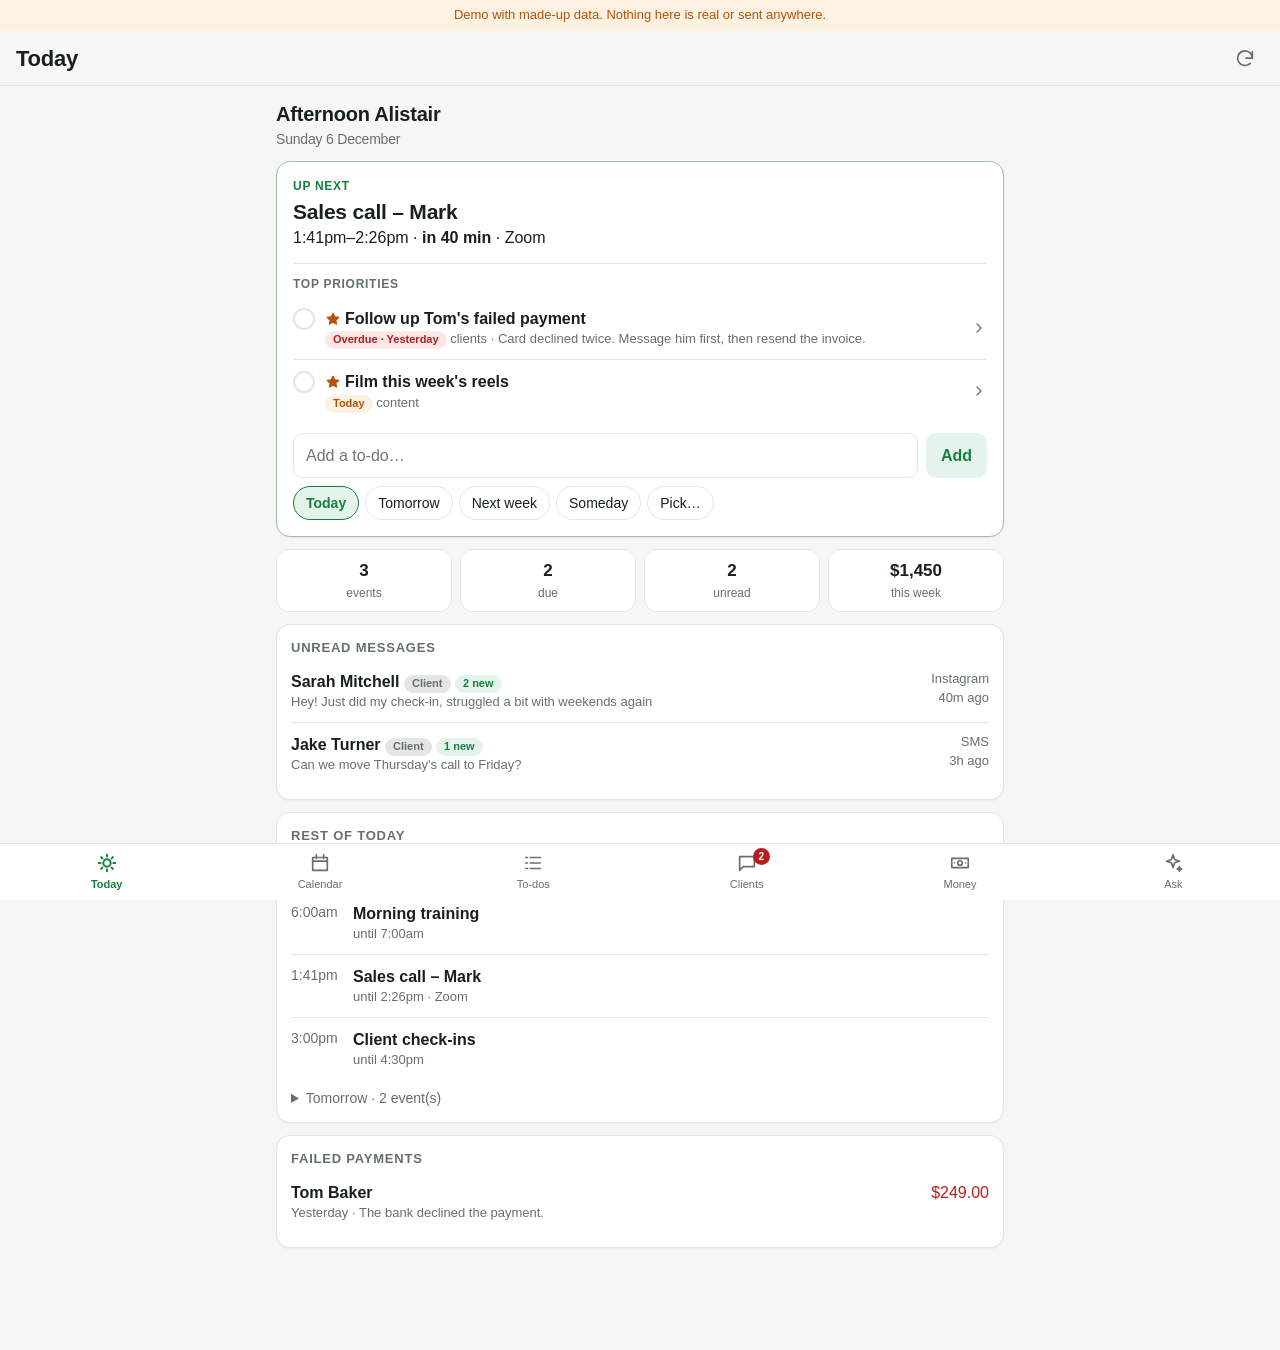
==== commit d77c6c0e: "Give every task a full screen in HQ, so Asana isn't needed Tapping a to-do opens its own screen that" ====
--- a/hq-demo.html
+++ b/hq-demo.html
@@ -9,7 +9,7 @@
   <meta name="robots" content="noindex, nofollow">
   <title>HQ Demo</title>
     <link rel="icon" href="[data-uri]" type="image/svg+xml">
-  <link rel="apple-touch-icon" href="[data-uri]">
+  <link rel="apple-touch-icon" href="/static/apple-touch-icon.png">
   <style>
 :root {
   --bg: #f6f7f5;
@@ -296,6 +296,51 @@
 .toast-undo { border: 0; background: none; color: var(--accent-soft); font-weight: 700; cursor: pointer; padding: 0; }
 .day-head.now { color: var(--accent); }
 
+/* ---- calendar editing ---- */
+.list > li.event { display: block; }
+.event-row { all: unset; display: flex; gap: 10px; align-items: flex-start; width: 100%; cursor: pointer; }
+.event-row:focus-visible { outline: 2px solid var(--accent); outline-offset: 2px; border-radius: 6px; }
+.event-row .title, .event-row .meta { display: block; }
+.event-editor { padding: 10px 0 4px; }
+.event-editor input[type=time] { min-width: 0; }
+.add-event { width: 100%; margin-bottom: 12px; padding: 12px; }
+a.button-link { display: inline-block; text-decoration: none; border-radius: 10px; padding: 11px 16px; font-weight: 600; background: var(--accent); color: #fff; }
+.card.connect { border-color: color-mix(in srgb, var(--accent) 35%, var(--line)); }
+
+/* ---- task screen ---- */
+.row-chevron { align-self: center; }
+.task-head { align-items: center; justify-content: space-between; margin-bottom: 10px; flex-wrap: nowrap; }
+.save-status { white-space: nowrap; }
+.task-card { padding: 16px; }
+.task-top { display: flex; gap: 12px; align-items: flex-start; margin-bottom: 14px; }
+.check.big { width: 28px; height: 28px; margin-top: 3px; }
+textarea.task-title {
+  border: 0; padding: 0; background: none; resize: none; min-height: 0; overflow: hidden;
+  font-size: 21px; font-weight: 700; line-height: 1.3; letter-spacing: -.01em;
+}
+textarea.task-title:focus { outline: none; box-shadow: inset 0 -2px 0 var(--accent); }
+.field { display: grid; grid-template-columns: 74px 1fr; gap: 10px; align-items: start; padding: 10px 0; border-top: 1px solid var(--line); }
+.field > label { font-size: 13px; color: var(--muted); padding-top: 7px; }
+textarea.task-notes { min-height: 84px; resize: none; overflow: hidden; line-height: 1.5; }
+.subtasks { list-style: none; margin: 0 0 8px; padding: 0; }
+.subtask { display: flex; align-items: center; gap: 10px; padding: 4px 0; border-top: 1px solid var(--line); }
+.subtask:first-child { border-top: 0; }
+.check.small-check { width: 20px; height: 20px; margin: 0; }
+input.subtask-title { border: 0; background: none; padding: 8px 0; flex: 1; min-width: 0; border-radius: 0; }
+input.subtask-title:focus { outline: none; box-shadow: inset 0 -2px 0 var(--accent); }
+input.subtask-title.done-text { text-decoration: line-through; color: var(--muted); }
+.add-sub { flex-wrap: nowrap; }
+.comments { list-style: none; margin: 0 0 10px; padding: 0; }
+.comments li { padding: 8px 0; border-top: 1px solid var(--line); }
+.comments li:first-child { border-top: 0; }
+.comment-text { white-space: pre-wrap; overflow-wrap: anywhere; }
+.comment-form { flex-wrap: nowrap; align-items: flex-end; }
+.comment-form textarea { min-height: 44px; resize: none; }
+.delete-task { width: 100%; margin: 4px 0 12px; }
+@media (max-width: 380px) { .field { grid-template-columns: 1fr; gap: 4px; } .field > label { padding-top: 0; } }
+.task-head .row > * { flex: 0 0 auto; }
+.chip.on .icon { fill: currentColor; }
+
 .demo-banner{background:var(--warn-soft);color:var(--warn);font-size:13px;text-align:center;padding:6px 16px;}
 </style>
 </head>
@@ -340,6 +385,7 @@
   const TZ = "Australia/Sydney";
   const day = (n = 0) => { const d = new Date(Date.now() + n * 86400000); return new Intl.DateTimeFormat("en-CA", { timeZone: TZ }).format(d); };
   const off = (() => { const p = new Intl.DateTimeFormat("en-US", { timeZone: TZ, timeZoneName: "longOffset" }).formatToParts(new Date()).find((x) => x.type === "timeZoneName").value; return p.replace("GMT", "") || "+00:00"; })();
+  const addDay = (iso) => { const d = new Date(iso + "T12:00:00Z"); d.setUTCDate(d.getUTCDate() + 1); return d.toISOString().slice(0, 10); };
   const at = (n, hm) => `${day(n)}T${hm}:00${off}`;
   const ago = (mins) => new Date(Date.now() - mins * 60000).toISOString();
 
@@ -354,6 +400,7 @@
   events.push({ title: "Team meeting", start: at(3, "09:00"), end: at(3, "09:45"), all_day: false, location: "Google Meet" });
   events.push({ title: "School holidays", start: at(0, "00:00"), end: at(1, "00:00"), all_day: true, location: "" });
 
+  events.forEach((e, i) => Object.assign(e, { id: "ev" + i, calendar: "primary", url: "https://calendar.google.com/", editable: true }));
   let nextId = 10;
   let todos = [
     { id: 1, title: "Film this week's reels", notes: "", due: day(0), area: "content", priority: 1, done: false },
@@ -362,7 +409,12 @@
     { id: 4, title: "Review ad spend", notes: "", due: day(4), area: "business", priority: 0, done: false },
     { id: 5, title: "Book physio", notes: "", due: null, area: "health", priority: 0, done: false },
   ];
-  todos.forEach((t) => (t.url = "https://app.asana.com/"));
+  const projects = [{ id: "p1", name: "Clients" }, { id: "p2", name: "Content" }, { id: "p3", name: "Admin" }];
+  const projectFor = { clients: "p1", content: "p2", business: "p3" };
+  todos.forEach((t) => Object.assign(t, { url: "https://app.asana.com/", project_id: projectFor[t.area] || "", subtasks: [], comments: [] }));
+  todos[1].notes = "Card declined twice. Message him first, then resend the invoice.";
+  todos[0].subtasks = [{ id: "s1", title: "Write 3 hooks", done: true }, { id: "s2", title: "Film in the gym", done: false }, { id: "s3", title: "Edit + captions", done: false }];
+  todos[0].comments = [{ id: "c1", text: "Use the new mic for these.", author: "Alistair", at: ago(1500) }];
   let money = [
     { id: 1, date: day(-1), amount: -89, category: "software", note: "GoHighLevel" },
     { id: 2, date: day(-3), amount: -450, category: "ads", note: "Meta" },
@@ -418,7 +470,7 @@
     const path = u.pathname, method = (opts.method || "GET").toUpperCase();
     const body = opts.body ? JSON.parse(opts.body) : {};
     let m;
-    if (path === "/api/me") return json({ ok: true, timezone: TZ, currency: "AUD", connected: { calendar: true, inbox: true, stripe: true, asana: true } });
+    if (path === "/api/me") return json({ ok: true, timezone: TZ, currency: "AUD", connected: { calendar: true, inbox: true, stripe: true, asana: true, google: { configured: true, connected: true, account: "alistair@theleanlifestyleblueprint.com.au" } } });
     if (path === "/api/login" || path === "/api/logout") return json({ ok: true });
     if (path === "/api/today") {
       const t = day(0), open = sortTodos(todos.filter((x) => !x.done));
@@ -430,13 +482,53 @@
     if (path === "/api/calendar") {
       const start = u.searchParams.get("start") || day(0), days = Number(u.searchParams.get("days") || 7);
       const end = (() => { const d = new Date(start + "T12:00:00Z"); d.setUTCDate(d.getUTCDate() + days); return d.toISOString().slice(0, 10); })();
-      return json({ configured: true, errors: 0, events: events.filter((e) => e.start.slice(0, 10) >= start && e.start.slice(0, 10) < end).sort((a, b) => a.start.localeCompare(b.start)) });
-    }
+      return json({ configured: true, source: "google", editable: true, errors: 0, events: events.filter((e) => e.start.slice(0, 10) >= start && e.start.slice(0, 10) < end).sort((a, b) => a.start.localeCompare(b.start)) });
+    }
+    if (path === "/api/calendar/events" && method === "POST") {
+      const start = body.start_time ? `${body.date}T${body.start_time}:00${off}` : `${body.date}T00:00:00${off}`;
+      const endMs = body.start_time ? Date.parse(start) + body.duration_minutes * 60000 : Date.parse(start) + 86400000;
+      const endHm = new Intl.DateTimeFormat("en-GB", { timeZone: TZ, hour: "2-digit", minute: "2-digit", hourCycle: "h23" }).format(new Date(endMs));
+      const ev = { id: "ev" + nextId++, calendar: "primary", url: "https://calendar.google.com/", editable: true, title: body.title, location: body.location || "",
+        all_day: !body.start_time, start, end: body.start_time ? `${body.date}T${endHm}:00${off}` : `${addDay(body.date)}T00:00:00${off}` };
+      events.push(ev); return json(ev);
+    }
+    if ((m = path.match(/^\/api\/calendar\/events\/([^/]+)$/))) {
+      const ev = events.find((e) => e.id === decodeURIComponent(m[1]));
+      if (method === "DELETE") { events.splice(events.indexOf(ev), 1); return json({ ok: true }); }
+      const len = Date.parse(ev.end) - Date.parse(ev.start);
+      const d = body.date || ev.start.slice(0, 10);
+      if (body.title) ev.title = body.title;
+      if (body.location !== undefined) ev.location = body.location;
+      if (body.start_time) {
+        ev.all_day = false; ev.start = `${d}T${body.start_time}:00${off}`;
+        const endMs = Date.parse(ev.start) + (body.duration_minutes ? body.duration_minutes * 60000 : len);
+        ev.end = `${d}T${new Intl.DateTimeFormat("en-GB", { timeZone: TZ, hour: "2-digit", minute: "2-digit", hourCycle: "h23" }).format(new Date(endMs))}:00${off}`;
+      }
+      return json(ev);
+    }
+    if (path === "/api/google/disconnect") return json({ ok: true });
     if (path === "/api/todos" && method === "GET") return json(sortTodos(u.searchParams.get("include_done") === "true" ? todos : todos.filter((x) => !x.done)));
     if (path === "/api/todos" && method === "POST") { const t = { id: nextId++, notes: "", area: "business", priority: 0, done: false, ...body }; todos.push(t); return json(t); }
+    if ((m = path.match(/^\/api\/todos\/(\d+)\/subtasks$/))) {
+      const t = todos.find((x) => x.id === Number(m[1]));
+      const sub = { id: "s" + nextId++, title: body.title, done: false }; t.subtasks.push(sub); return json(sub);
+    }
+    if ((m = path.match(/^\/api\/todos\/(\d+)\/subtasks\/([^/]+)$/))) {
+      const t = todos.find((x) => x.id === Number(m[1]));
+      const sub = t.subtasks.find((x) => x.id === m[2]);
+      if (method === "DELETE") { t.subtasks = t.subtasks.filter((x) => x !== sub); return json({ ok: true }); }
+      Object.assign(sub, body); return json(sub);
+    }
+    if ((m = path.match(/^\/api\/todos\/(\d+)\/comments$/))) {
+      const t = todos.find((x) => x.id === Number(m[1]));
+      const c = { id: "c" + nextId++, text: body.text, author: "Alistair", at: new Date().toISOString() }; t.comments.push(c); return json(c);
+    }
     if ((m = path.match(/^\/api\/todos\/(\d+)$/))) {
       const t = todos.find((x) => x.id === Number(m[1]));
+      if (!t) return json({ detail: "That to-do no longer exists" }, 404);
+      if (method === "GET") return json({ ...t, supports_comments: true, projects });
       if (method === "DELETE") { todos = todos.filter((x) => x !== t); return json({ ok: true }); }
+      if ("project" in body) { t.project_id = body.project; t.area = (projects.find((p) => p.id === body.project) || { name: "My Tasks" }).name; delete body.project; }
       Object.assign(t, body, body.due === "" ? { due: null } : {}); return json(t);
     }
     if (path === "/api/inbox") return json({ conversations: convos.filter((c) => u.searchParams.get("unread") !== "true" || c.unread).map(summary) });
@@ -664,10 +756,11 @@
 }
 
 // Quick date choice: Today / Tomorrow / Next week / Someday, or pick a date.
-function datePicker(initial, onChange) {
+function datePicker(initial, onChange, { someday = true } = {}) {
   let value = initial || null;
   const iso = todayISO();
-  const options = [["Today", iso], ["Tomorrow", addDays(iso, 1)], ["Next week", nextMonday(iso)], ["Someday", null]];
+  const options = [["Today", iso], ["Tomorrow", addDays(iso, 1)], ["Next week", nextMonday(iso)]];
+  if (someday) options.push(["Someday", null]);
   const native = h("input", { type: "date", class: "visually-hidden", tabindex: "-1", "aria-hidden": "true" });
   const wrap = h("div", { class: "chips", role: "group", "aria-label": "Due date" });
   function paint() {
@@ -701,41 +794,7 @@
   toast("Done ✓", () => patchTodo(t, { done: false }, after));
 }
 
-function todoEditor(t, after) {
-  const title = h("input", { type: "text", value: t.title, "aria-label": "Title" });
-  const notes = h("input", { type: "text", value: t.notes || "", placeholder: "Notes" });
-  const due = datePicker(t.due);
-  let star = !!t.priority;
-  const starBtn = h("button", { type: "button", class: "chip" + (star ? " on" : ""), onclick: () => { star = !star; starBtn.classList.toggle("on", star); } }, icon("star", "icon sm"), " Important");
-  return h("form", {
-    class: "editor stack",
-    onsubmit: async (ev) => {
-      ev.preventDefault();
-      if (!title.value.trim()) return;
-      await patchTodo(t, { title: title.value.trim(), notes: notes.value, due: due.get() || "", priority: star ? 1 : 0 }, after);
-      toast("Saved");
-    },
-  },
-    title, notes, due.el,
-    h("div", { class: "row", style: "align-items:center" },
-      starBtn,
-      ASANA(t) ? h("a", { href: t.url, target: "_blank", rel: "noopener", class: "link-btn small", style: "flex:0 0 auto" }, "Open in Asana ↗") : null,
-      h("span", { style: "flex:1" }),
-      h("button", {
-        type: "button", class: "ghost danger", style: "flex:0 0 auto",
-        onclick: async () => {
-          if (!confirm(`Delete "${t.title}"${ASANA(t) ? " from Asana" : ""}?`)) return;
-          await api(`/api/todos/${t.id}`, { method: "DELETE" });
-          toast("Deleted");
-          after();
-        },
-      }, "Delete"),
-      h("button", { type: "submit", class: "primary", style: "flex:0 0 auto" }, "Save"),
-    ),
-  );
-}
-
-// A to-do row: tap the circle or swipe right to complete, tap the text to edit.
+// A to-do row: tap the circle or swipe right to complete, tap the text to open the task.
 function todoItem(t, after) {
   const iso = todayISO();
   let due = null;
@@ -749,18 +808,11 @@
       class: "check" + (t.done ? " done" : ""), "aria-label": t.done ? "Mark not done" : "Mark done",
       onclick: () => (t.done ? patchTodo(t, { done: false }, after) : completeTodo(t, after)),
     }, t.done ? icon("check", "icon sm") : null),
-    h("button", {
-      class: "grow todo-body", "aria-expanded": "false",
-      onclick: () => {
-        const open = li.querySelector(".editor");
-        if (open) { open.remove(); return; }
-        li.append(todoEditor(t, after));
-        li.querySelector(".editor input").focus();
-      },
-    },
+    h("button", { class: "grow todo-body", onclick: () => go("todos", t.id) },
       h("span", { class: "title" + (t.done ? " done-text" : "") }, t.priority ? icon("star", "icon sm star") : null, t.title),
-      h("span", { class: "meta" }, due, due ? " " : "", t.area, t.notes ? ` · ${t.notes}` : ""),
+      h("span", { class: "meta" }, due, due ? " " : "", t.area, t.notes ? ` · ${t.notes.split("\n")[0]}` : ""),
     ),
+    icon("chevron", "icon sm muted row-chevron"),
   );
   li.append(h("div", { class: "swipe" }, h("div", { class: "swipe-bg" }, icon("check", "icon sm"), " Done"), fg));
   if (!t.done) enableSwipe(fg, () => completeTodo(t, after));
@@ -816,6 +868,167 @@
     ),
     h("div", { class: "meta right" }, c.channel, h("br"), ago(c.last_message_at)),
   );
+}
+
+// ---------- the full task screen ----------
+
+// Lists elsewhere are out of date once a task changes.
+function forgetTodos() {
+  for (const key of [...cache.keys()]) if (key.startsWith("/api/todos") || key === "/api/today") cache.delete(key);
+}
+
+function autoGrow(el) {
+  const fit = () => { el.style.height = "auto"; el.style.height = el.scrollHeight + 2 + "px"; };
+  el.addEventListener("input", fit);
+  setTimeout(fit, 0);
+  return el;
+}
+
+async function taskView(id) {
+  const t = await api(`/api/todos/${encodeURIComponent(id)}`); // always fresh: you may edit straight away
+  $("#view-title").textContent = "Task";
+  const base = `/api/todos/${encodeURIComponent(id)}`;
+  const status = h("span", { class: "save-status muted small", "aria-live": "polite" });
+  let pending = 0;
+
+  async function save(body, quiet) {
+    pending++;
+    status.textContent = "Saving…";
+    try {
+      const updated = await api(base, { method: "PATCH", body });
+      Object.assign(t, updated);
+      forgetTodos();
+      if (--pending === 0) status.textContent = "Saved ✓";
+      if (!quiet) toast("Saved");
+    } catch (e) {
+      pending--;
+      status.textContent = "Not saved";
+      toast(e.message);
+    }
+  }
+
+  // Title and done
+  const check = h("button", { class: "check big" + (t.done ? " done" : ""), "aria-label": t.done ? "Mark not done" : "Mark done" }, t.done ? icon("check", "icon sm") : null);
+  const title = autoGrow(h("textarea", { class: "task-title", rows: 1, "aria-label": "Task name", value: t.title }));
+  title.addEventListener("keydown", (e) => { if (e.key === "Enter") { e.preventDefault(); title.blur(); } });
+  title.addEventListener("blur", () => {
+    const v = title.value.trim();
+    if (!v) { title.value = t.title; return; }
+    if (v !== t.title) save({ title: v }, true);
+  });
+  check.addEventListener("click", async () => {
+    const done = !t.done;
+    await save({ done }, true);
+    check.classList.toggle("done", t.done);
+    check.replaceChildren(t.done ? icon("check", "icon sm") : "");
+    title.classList.toggle("done-text", t.done);
+    if (t.done) toast("Done ✓", async () => { await save({ done: false }, true); check.classList.remove("done"); check.replaceChildren(); title.classList.remove("done-text"); });
+  });
+  if (t.done) title.classList.add("done-text");
+
+  // Details
+  const due = datePicker(t.due, (v) => save({ due: v || "" }, true));
+  const star = h("button", { type: "button", class: "chip" + (t.priority ? " on" : "") }, icon("star", "icon sm"), " Important");
+  star.addEventListener("click", () => { const on = !t.priority; star.classList.toggle("on", on); save({ priority: on ? 1 : 0 }, true); });
+  const project = h("select", { "aria-label": "Project" },
+    me.connected.asana ? h("option", { value: "" }, "No project (My Tasks only)") : null,
+    t.projects.map((p) => { const o = h("option", { value: p.id }, p.name); if (p.id === t.project_id) o.selected = true; return o; }));
+  project.addEventListener("change", () => save({ project: project.value }, true));
+
+  // Notes save as you type, a moment after you stop.
+  const notes = autoGrow(h("textarea", { class: "task-notes", rows: 3, placeholder: "Add notes, links, details…", value: t.notes || "" }));
+  let notesTimer = null;
+  const saveNotes = () => { clearTimeout(notesTimer); if (notes.value !== (t.notes || "")) save({ notes: notes.value }, true); };
+  notes.addEventListener("input", () => { clearTimeout(notesTimer); status.textContent = "Editing…"; notesTimer = setTimeout(saveNotes, 900); });
+  notes.addEventListener("blur", saveNotes);
+
+  // Subtasks
+  const subList = h("ul", { class: "subtasks" });
+  const doneCount = h("span", { class: "count" });
+  const paintCount = () => {
+    const n = subList.querySelectorAll(".subtask").length, d = subList.querySelectorAll(".subtask .check.done").length;
+    doneCount.textContent = n ? ` ${d}/${n}` : "";
+  };
+  function subRow(sub) {
+    const box = h("button", { class: "check small-check" + (sub.done ? " done" : ""), "aria-label": sub.done ? "Mark not done" : "Mark done" }, sub.done ? icon("check", "icon sm") : null);
+    const name = h("input", { type: "text", value: sub.title, "aria-label": "Subtask", class: "subtask-title" + (sub.done ? " done-text" : "") });
+    const row = h("li", { class: "subtask" }, box, name,
+      h("button", { class: "icon-btn small", "aria-label": "Delete subtask", onclick: async () => {
+        row.remove(); paintCount();
+        try { await api(`${base}/subtasks/${sub.id}`, { method: "DELETE" }); } catch (e) { toast(e.message); }
+      } }, "×"));
+    box.addEventListener("click", async () => {
+      sub.done = !sub.done;
+      box.classList.toggle("done", sub.done); box.replaceChildren(sub.done ? icon("check", "icon sm") : "");
+      name.classList.toggle("done-text", sub.done); paintCount();
+      try { await api(`${base}/subtasks/${sub.id}`, { method: "PATCH", body: { done: sub.done } }); } catch (e) { toast(e.message); }
+    });
+    name.addEventListener("keydown", (e) => { if (e.key === "Enter") name.blur(); });
+    name.addEventListener("blur", async () => {
+      const v = name.value.trim();
+      if (!v) { name.value = sub.title; return; }
+      if (v === sub.title) return;
+      sub.title = v;
+      try { await api(`${base}/subtasks/${sub.id}`, { method: "PATCH", body: { title: v } }); status.textContent = "Saved ✓"; } catch (e) { toast(e.message); }
+    });
+    return row;
+  }
+  t.subtasks.forEach((sub) => subList.append(subRow(sub)));
+  paintCount();
+  const newSub = h("input", { type: "text", placeholder: "Add a subtask…", enterkeyhint: "done", "aria-label": "New subtask" });
+  const addSub = h("form", { class: "row add-sub", onsubmit: async (e) => {
+    e.preventDefault();
+    const v = newSub.value.trim();
+    if (!v) return;
+    newSub.value = "";
+    try { subList.append(subRow(await api(`${base}/subtasks`, { method: "POST", body: { title: v } }))); paintCount(); forgetTodos(); }
+    catch (err) { toast(err.message); newSub.value = v; }
+    newSub.focus();
+  } }, newSub, h("button", { class: "secondary", type: "submit", style: "flex:0 0 auto" }, "Add"));
+
+  // Comments (Asana only)
+  let comments = null;
+  if (t.supports_comments) {
+    const list = h("ul", { class: "comments" }, t.comments.map(commentRow));
+    const box = autoGrow(h("textarea", { rows: 2, placeholder: "Write a comment…", "aria-label": "Comment" }));
+    const send = h("button", { class: "secondary", type: "submit", style: "flex:0 0 auto" }, "Comment");
+    comments = h("div", { class: "card" }, h("h2", {}, "Comments ", h("span", { class: "count" }, t.comments.length || "")),
+      t.comments.length ? null : h("div", { class: "empty small no-comments" }, "No comments yet."),
+      list,
+      h("form", { class: "row comment-form", onsubmit: async (e) => {
+        e.preventDefault();
+        const v = box.value.trim();
+        if (!v) return;
+        send.disabled = true;
+        try { list.append(commentRow(await api(`${base}/comments`, { method: "POST", body: { text: v } }))); box.value = ""; comments.querySelector(".no-comments")?.remove(); }
+        catch (err) { toast(err.message); }
+        send.disabled = false;
+      } }, box, send));
+  }
+
+  return [
+    h("div", { class: "row task-head" },
+      h("button", { class: "link-btn", style: "flex:0 0 auto", onclick: () => history.length > 1 ? history.back() : go("todos") }, "← To-dos"),
+      h("span", { class: "row", style: "flex:0 0 auto;gap:12px;align-items:center" }, status,
+        ASANA(t) ? h("a", { href: t.url, target: "_blank", rel: "noopener", class: "link-btn small" }, "Asana ↗") : null)),
+    h("div", { class: "card task-card" },
+      h("div", { class: "task-top" }, check, title),
+      h("div", { class: "field" }, h("label", {}, "Due"), due.el),
+      h("div", { class: "field" }, h("label", {}, "Project"), project),
+      h("div", { class: "field" }, h("label", {}, "Priority"), h("div", { class: "chips" }, star)),
+      h("div", { class: "field" }, h("label", {}, "Notes"), notes),
+    ),
+    h("div", { class: "card" }, h("h2", {}, "Subtasks", doneCount), subList, addSub),
+    comments,
+    h("button", { class: "ghost danger delete-task", onclick: async () => {
+      if (!confirm(`Delete "${t.title}"${ASANA(t) ? " from Asana" : ""}?`)) return;
+      try { await api(base, { method: "DELETE" }); forgetTodos(); toast("Deleted"); go("todos"); } catch (e) { toast(e.message); }
+    } }, "Delete task"),
+  ];
+}
+
+function commentRow(c) {
+  return h("li", {}, h("div", { class: "meta" }, c.author || "You", c.at ? ` · ${ago(c.at)}` : ""), h("div", { class: "comment-text" }, c.text));
 }
 
 const statChip = (value, label, tab) => h("button", { class: "stat-chip", onclick: () => go(tab) }, h("strong", {}, value), h("span", {}, label));
@@ -896,12 +1109,105 @@
   ];
 };
 
+const DURATIONS = [[15, "15 min"], [30, "30 min"], [45, "45 min"], [60, "1 hour"], [90, "1.5 hours"], [120, "2 hours"], [180, "3 hours"]];
+const minutesBetween = (a, b) => Math.round((Date.parse(b) - Date.parse(a)) / 60000);
+
+// Add or edit a Google Calendar event. `ev` is null for a new event.
+function eventEditor(ev, after, onCancel) {
+  const title = h("input", { type: "text", value: ev ? ev.title : "", placeholder: "What's on?", "aria-label": "Event title", required: true });
+  const day = datePicker(ev ? ev.start.slice(0, 10) : todayISO(), null, { someday: false });
+  let allDay = ev ? ev.all_day : false;
+  const time = h("input", { type: "time", value: ev && !ev.all_day ? ev.start.slice(11, 16) : "09:00", "aria-label": "Start time", step: "300" });
+  const currentLen = ev && !ev.all_day ? minutesBetween(ev.start, ev.end) : 60;
+  const duration = h("select", { "aria-label": "Length" },
+    [...DURATIONS.some(([m]) => m === currentLen) ? [] : [[currentLen, `${currentLen} min`]], ...DURATIONS]
+      .map(([m, label]) => { const o = h("option", { value: m }, label); if (m === currentLen) o.selected = true; return o; }));
+  const location = h("input", { type: "text", value: ev ? ev.location : "", placeholder: "Location (optional)" });
+  const allDayBtn = h("button", { type: "button", class: "chip" + (allDay ? " on" : ""), onclick: () => { allDay = !allDay; paintTime(); } }, "All day");
+  const timeRow = h("div", { class: "row" }, time, duration);
+  const paintTime = () => { allDayBtn.classList.toggle("on", allDay); timeRow.hidden = allDay; };
+  paintTime();
+  const save = h("button", { type: "submit", class: "primary", style: "flex:0 0 auto" }, ev ? "Save" : "Add to calendar");
+
+  return h("form", {
+    class: "editor event-editor stack",
+    onsubmit: async (e) => {
+      e.preventDefault();
+      if (!title.value.trim()) return;
+      save.disabled = true;
+      const body = { title: title.value.trim(), date: day.get(), start_time: allDay ? "" : time.value, duration_minutes: Number(duration.value), location: location.value };
+      try {
+        if (ev) await api(`/api/calendar/events/${encodeURIComponent(ev.id)}?calendar_id=${encodeURIComponent(ev.calendar)}`, { method: "PATCH", body });
+        else await api("/api/calendar/events", { method: "POST", body });
+        toast(ev ? "Event updated" : "Added to your calendar");
+        after();
+      } catch (err) { toast(err.message); save.disabled = false; }
+    },
+  },
+    title, day.el, h("div", { class: "chips" }, allDayBtn), timeRow, location,
+    h("div", { class: "row", style: "align-items:center" },
+      ev && ev.url ? h("a", { href: ev.url, target: "_blank", rel: "noopener", class: "link-btn small", style: "flex:0 0 auto" }, "Open in Google ↗") : null,
+      h("span", { style: "flex:1" }),
+      ev ? h("button", {
+        type: "button", class: "ghost danger", style: "flex:0 0 auto",
+        onclick: async () => {
+          if (!confirm(`Delete "${ev.title}" from your Google Calendar?`)) return;
+          try {
+            await api(`/api/calendar/events/${encodeURIComponent(ev.id)}?calendar_id=${encodeURIComponent(ev.calendar)}`, { method: "DELETE" });
+            toast("Deleted");
+            after();
+          } catch (err) { toast(err.message); }
+        },
+      }, "Delete") : h("button", { type: "button", class: "ghost", style: "flex:0 0 auto", onclick: onCancel }, "Cancel"),
+      save),
+  );
+}
+
+function editableEventList(events, after) {
+  if (!events.length) return h("div", { class: "empty" }, "Nothing scheduled.");
+  return h("ul", { class: "list" }, events.map((e) => {
+    const li = h("li", { class: "event" });
+    li.append(h("button", {
+      class: "event-row", "aria-expanded": "false",
+      onclick: () => {
+        const open = li.querySelector(".editor");
+        if (open) { open.remove(); return; }
+        li.append(eventEditor(e, after));
+      },
+    },
+      h("span", { class: "time" }, e.all_day ? "All day" : clock(e.start)),
+      h("span", { class: "grow" },
+        h("span", { class: "title" }, e.title),
+        (e.location || !e.all_day) ? h("span", { class: "meta" }, [!e.all_day ? `until ${clock(e.end)}` : "", e.location].filter(Boolean).join(" · ")) : null),
+    ));
+    return li;
+  }));
+}
+
+function connectGoogleCard(reconnect) {
+  const g = me.connected.google || {};
+  if (!g.configured) {
+    return h("div", { class: "card" }, h("h2", {}, "Google Calendar"),
+      h("p", { class: "muted small", style: "margin:0" }, "Not set up yet. Add GOOGLE_CLIENT_ID and GOOGLE_CLIENT_SECRET in Railway, then come back here to connect."));
+  }
+  return h("div", { class: "card connect" },
+    h("h2", {}, reconnect ? "Reconnect Google Calendar" : "Google Calendar"),
+    h("p", { class: "small", style: "margin:0 0 10px" }, reconnect
+      ? "Google stopped accepting HQ's access, so your events can't load. Connect again to fix it."
+      : "Connect your Google account so HQ can show your events and add or move them for you."),
+    h("a", { class: "primary button-link", href: "/api/google/connect" }, "Connect Google Calendar"),
+    h("p", { class: "muted small", style: "margin:10px 0 0" }, "Do this on your computer the first time. If Google warns the app is unverified, choose Advanced → Go to HQ."),
+  );
+}
+
 let calStart = null;
+let addingEvent = false;
 views.calendar = async (_arg, { load }) => {
   calStart = calStart || todayISO();
   const days = 7;
   const d = await load(`/api/calendar?start=${calStart}&days=${days}`);
-  if (!d.configured) return h("div", { class: "card" }, notConnected("Your calendar", "Add one or more private iCal links to HQ_CALENDAR_ICS_URLS."));
+  const g = me.connected.google || {};
+  if (!d.configured) return connectGoogleCard(false);
   const byDay = {};
   for (let i = 0; i < days; i++) byDay[addDays(calStart, i)] = [];
   for (const e of d.events) {
@@ -912,20 +1218,37 @@
       if (e.start.slice(0, 10) <= day && (endDay > day || (endDay === day && !e.all_day) || e.start.slice(0, 10) === day)) byDay[day].push(e);
     }
   }
+  const refresh = () => { addingEvent = false; render({ fresh: true }); };
+  const list = (evs) => (d.editable ? editableEventList(evs, refresh) : eventList(evs));
   return [
+    d.needs_reconnect ? connectGoogleCard(true) : null,
+    d.editable ? (addingEvent
+      ? h("div", { class: "card" }, h("h2", {}, "New event"), eventEditor(null, refresh, () => { addingEvent = false; render(); }))
+      : h("button", { class: "primary add-event", onclick: () => { addingEvent = true; render(); } }, "+ Add event")) : null,
     h("div", { class: "segmented" },
       h("button", { onclick: () => { calStart = addDays(calStart, -7); render(); } }, "← Prev"),
       h("button", { class: calStart === todayISO() ? "active" : "", onclick: () => { calStart = todayISO(); render(); } }, "This week"),
       h("button", { onclick: () => { calStart = addDays(calStart, 7); render(); } }, "Next →"),
     ),
-    d.errors ? h("div", { class: "error small" }, "One of your calendars didn't load.") : null,
-    h("div", { class: "card" }, Object.entries(byDay).map(([day, evs]) => [h("div", { class: "day-head" + (day === todayISO() ? " now" : "") }, dayLabel(day)), eventList(evs)])),
-    h("p", { class: "muted small" }, "Read-only. Add or change events in Google Calendar."),
+    d.errors && !d.needs_reconnect ? h("div", { class: "error small" }, "Your calendar didn't fully load. Pull down to try again.") : null,
+    h("div", { class: "card" }, Object.entries(byDay).map(([day, evs]) => [h("div", { class: "day-head" + (day === todayISO() ? " now" : "") }, dayLabel(day)), list(evs)])),
+    d.source === "google"
+      ? h("p", { class: "muted small" }, `Google Calendar${g.account ? ` · ${g.account}` : ""}. Tap an event to move or delete it. `,
+        h("button", { class: "link-btn small", onclick: async () => {
+          if (!confirm("Disconnect Google Calendar from HQ?")) return;
+          await api("/api/google/disconnect", { method: "POST" });
+          me.connected.google = { ...g, connected: false, account: "" };
+          me.connected.calendar = false;
+          cache.clear();
+          render({ fresh: true });
+        } }, "Disconnect"))
+      : [g.configured && !g.connected ? connectGoogleCard(false) : null, h("p", { class: "muted small" }, "Read-only calendar link.")],
   ];
 };
 
 let todoFilter = "open";
-views.todos = async (_arg, { load }) => {
+views.todos = async (taskId, { load }) => {
+  if (taskId) return taskView(taskId);
   const todos = await load(`/api/todos?include_done=${todoFilter === "done"}`);
   const iso = todayISO();
   const shown = todoFilter === "done" ? todos.filter((t) => t.done) : todos;
@@ -942,7 +1265,7 @@
       ["open", "done"].map((f) => h("button", { class: todoFilter === f ? "active" : "", onclick: () => { todoFilter = f; render(); } }, f === "open" ? "Open" : "Done"))),
     h("p", { class: "muted small hint" },
       todoFilter === "done" ? (me.connected.asana ? "Completed in Asana in the last 14 days." : "")
-        : `Swipe right or tap the circle to complete. Tap a to-do to edit or reschedule.${me.connected.asana ? " Synced with your Asana My Tasks." : ""}`),
+        : `Swipe right or tap the circle to complete. Tap a to-do to open it.${me.connected.asana ? " Synced with your Asana My Tasks." : ""}`),
     groups.filter(([, items]) => items.length).map(([name, items]) =>
       h("div", { class: "card" }, h("h2", {}, name, " ", h("span", { class: "count" }, items.length)), h("ul", { class: "list" }, items.map((t) => todoItem(t, refresh))))),
     shown.length ? null : h("div", { class: "empty" }, todoFilter === "done" ? "Nothing completed yet." : "All clear."),
@@ -1324,6 +1647,12 @@
   }
   $("#login").hidden = true;
   $("#app").hidden = false;
+  // Coming back from Google's sign-in page.
+  const google = new URLSearchParams(location.search).get("google");
+  if (google) {
+    history.replaceState(null, "", location.pathname + location.hash);
+    toast({ connected: "Google Calendar connected ✓", cancelled: "Google connection cancelled" }[google] || "Couldn't connect Google Calendar. Try again.");
+  }
   fromHash();
   render();
 }
